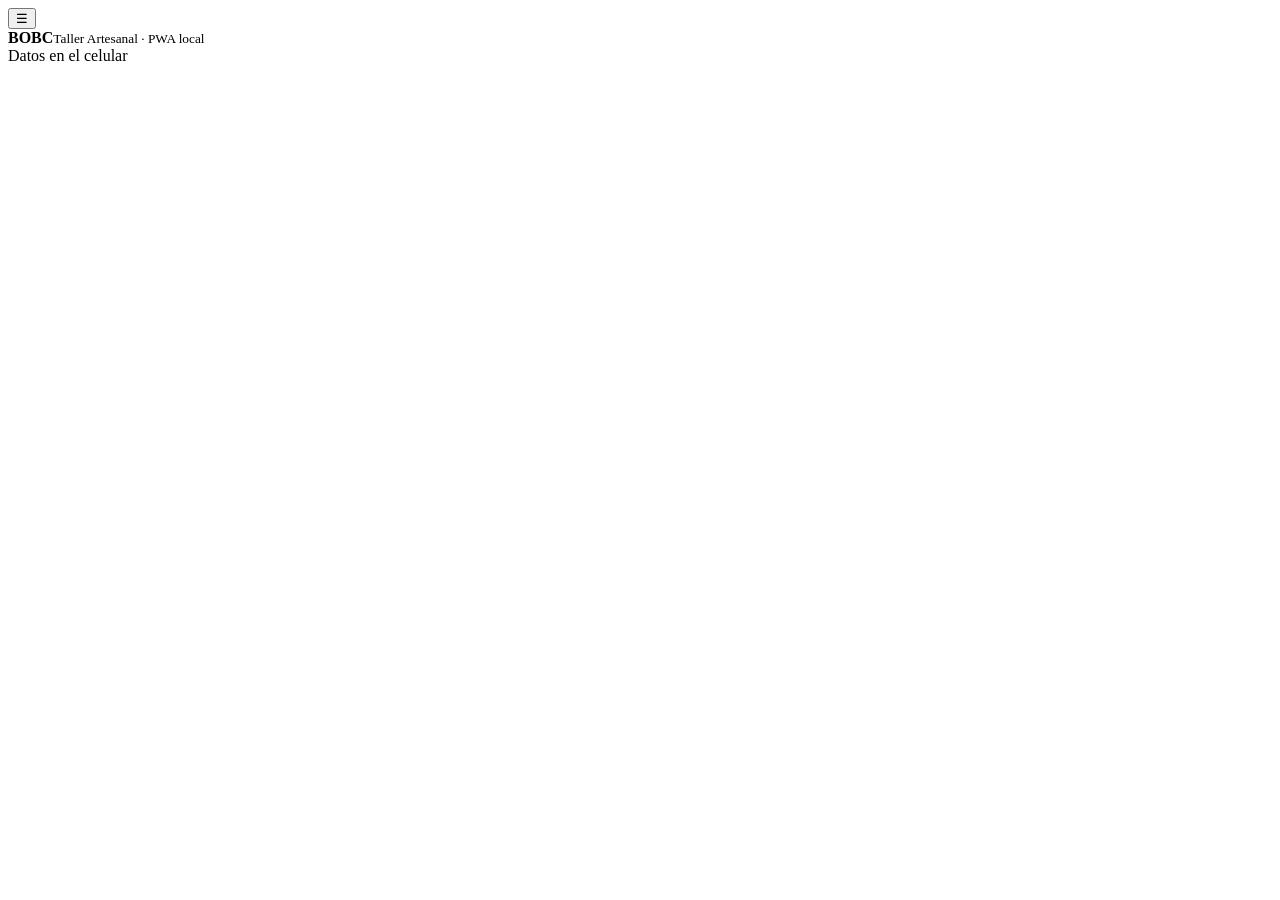
==== docs/index.html @ 0bd37f9e "BOBC PWA v0.3: add installable web entrypoint" ====
<!doctype html><html lang="es"><head><meta charset="utf-8"><meta name="viewport" content="width=device-width, initial-scale=1, viewport-fit=cover"><meta name="theme-color" content="#211a34"><title>BOBC · Taller Artesanal</title><link rel="manifest" href="./manifest.webmanifest"><link rel="icon" type="image/svg+xml" href="./icon.svg"><link rel="stylesheet" href="./style.css"></head><body>
<div id="app"><header><button id="menuBtn" aria-label="Abrir menú">☰</button><div class="headtext"><b>BOBC</b><small>Taller Artesanal · PWA local</small></div><span class="offline" id="net">Datos en el celular</span></header><nav class="tabs" id="tabs"></nav><main id="view"></main><div id="toast" role="status" aria-live="polite"></div><nav class="bottom" id="bottom"></nav></div>
<script src="./app.js" defer></script></body></html>
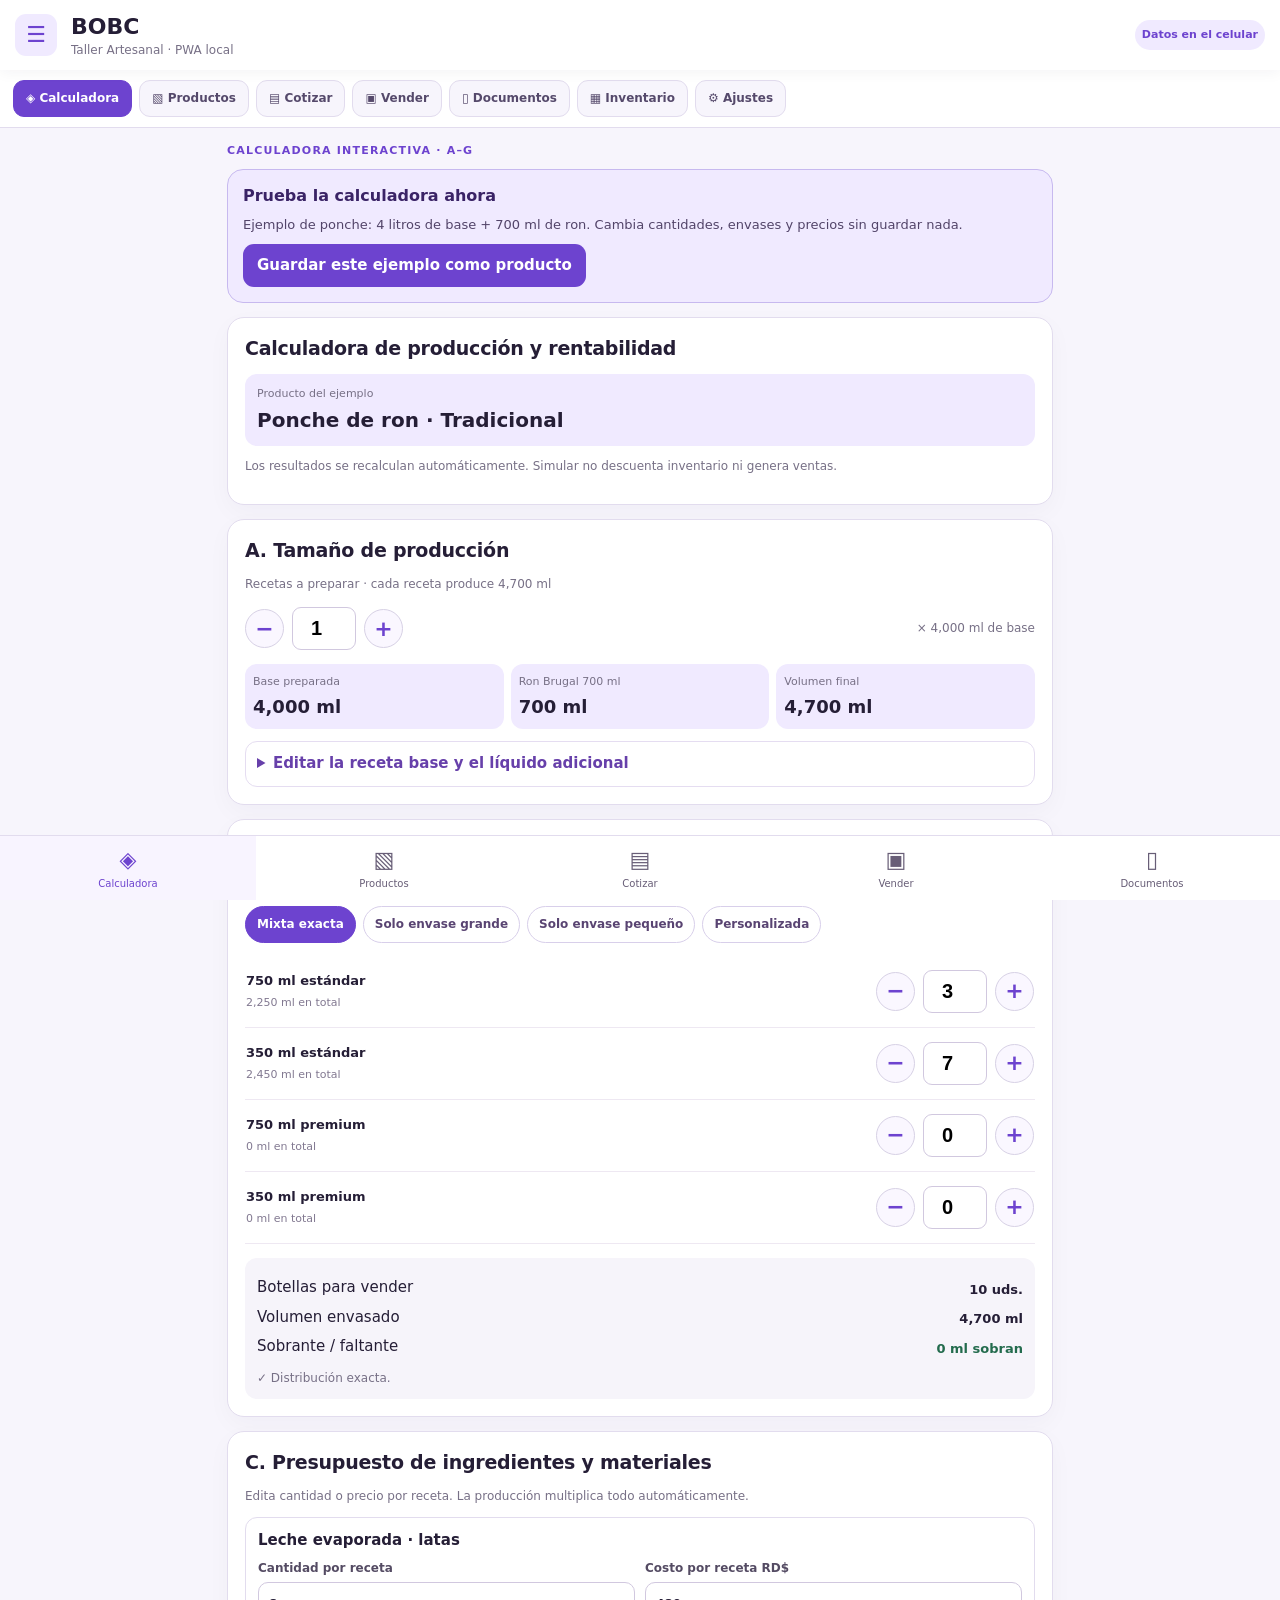
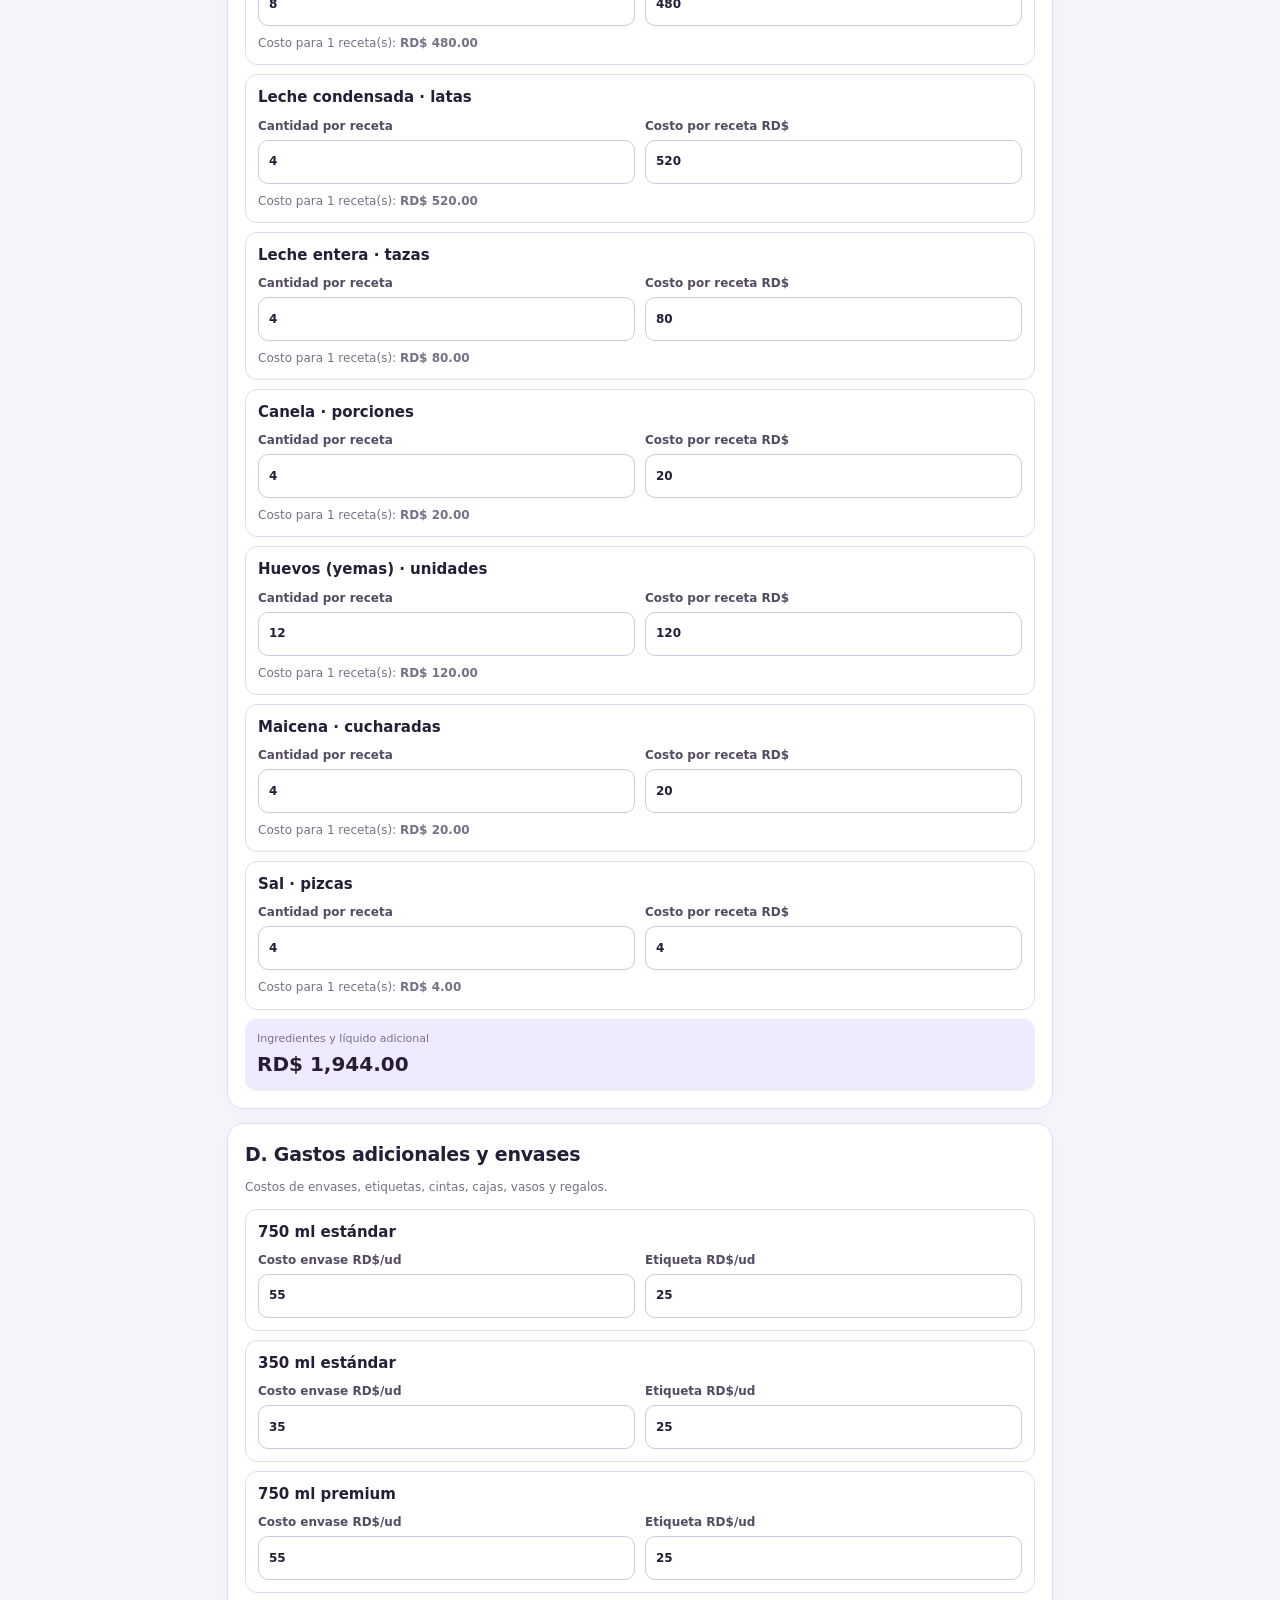
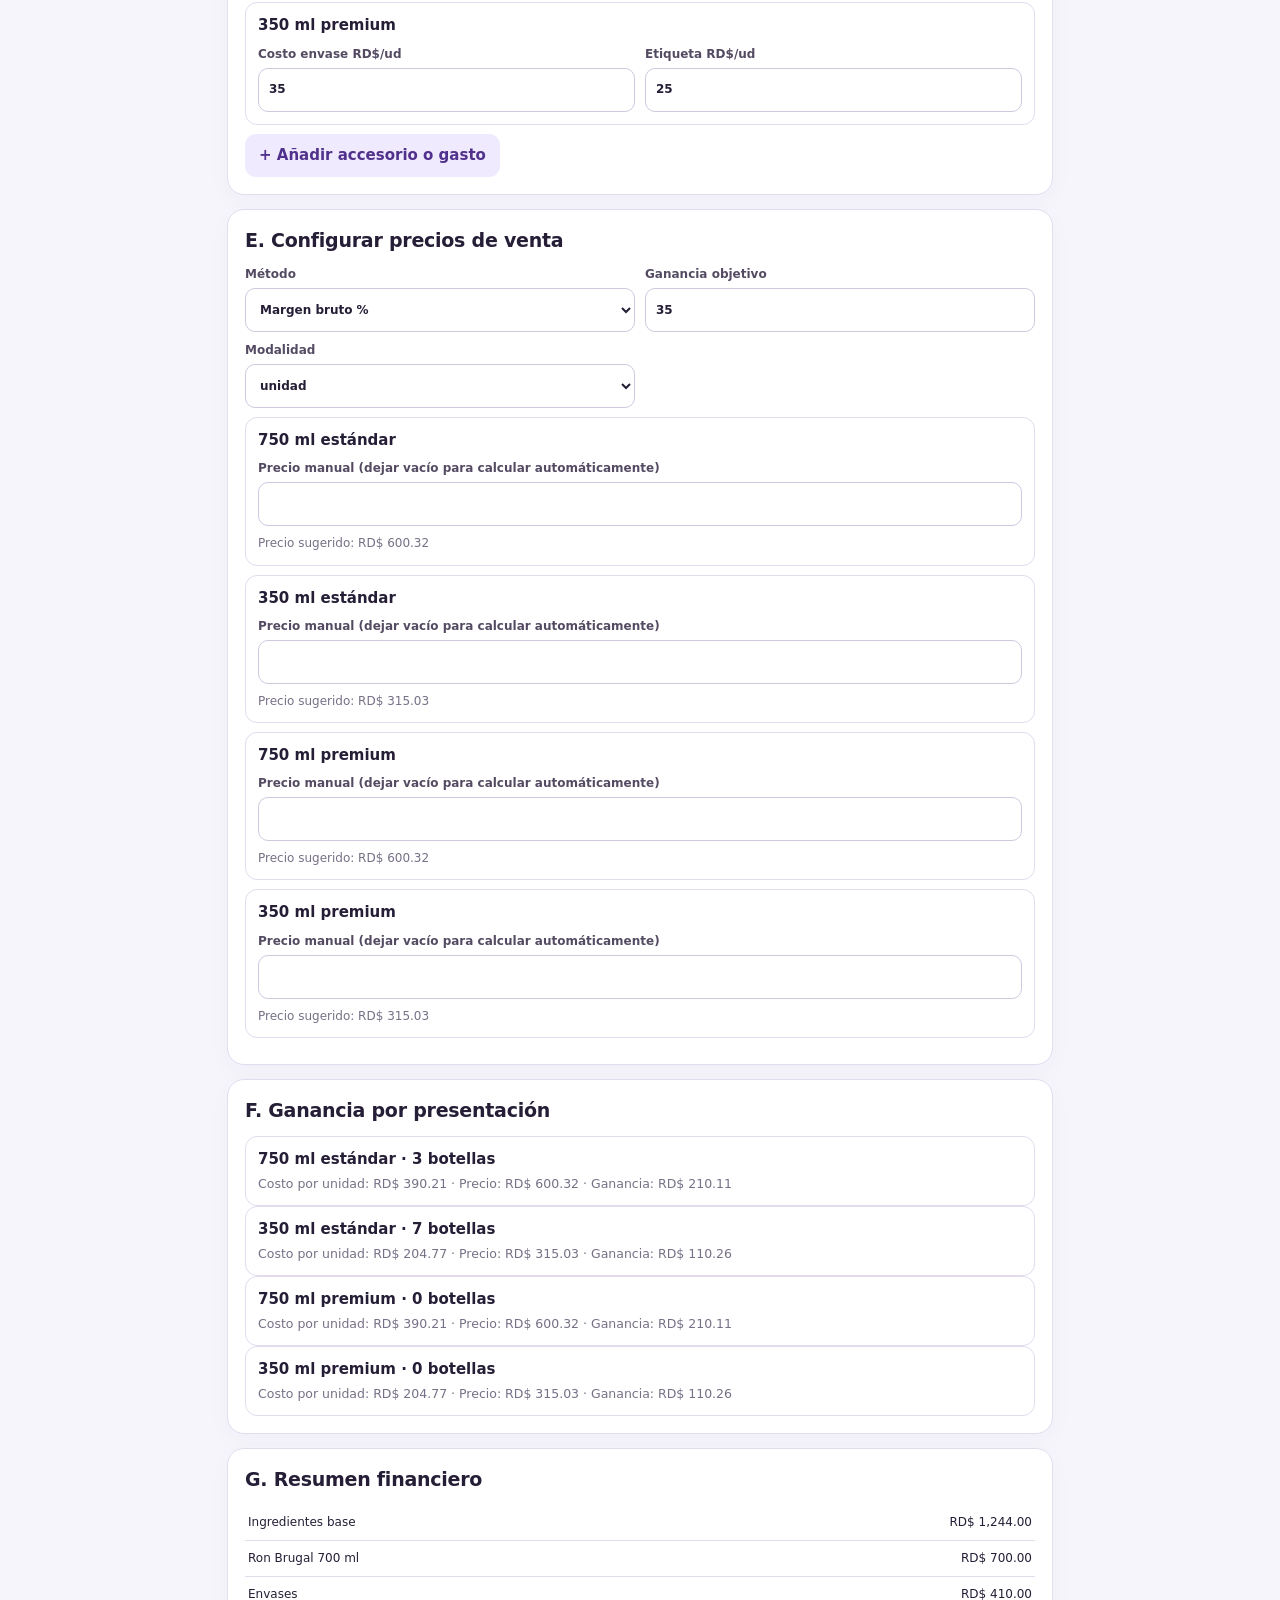
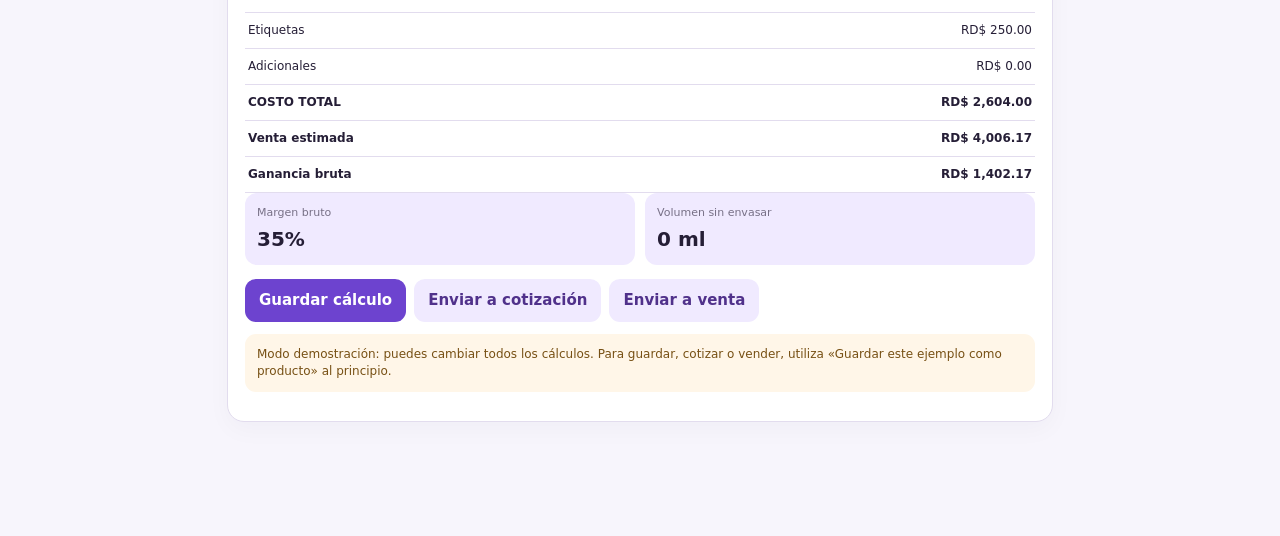
==== commit 93282a1c: "BOBC PWA v0.4: calculadora interactiva y catálogo guiado" ====
--- a/docs/index.html
+++ b/docs/index.html
@@ -1,3 +1,3 @@
 <!doctype html><html lang="es"><head><meta charset="utf-8"><meta name="viewport" content="width=device-width, initial-scale=1, viewport-fit=cover"><meta name="theme-color" content="#211a34"><title>BOBC · Taller Artesanal</title><link rel="manifest" href="./manifest.webmanifest"><link rel="icon" type="image/svg+xml" href="./icon.svg"><link rel="stylesheet" href="./style.css"></head><body>
 <div id="app"><header><button id="menuBtn" aria-label="Abrir menú">☰</button><div class="headtext"><b>BOBC</b><small>Taller Artesanal · PWA local</small></div><span class="offline" id="net">Datos en el celular</span></header><nav class="tabs" id="tabs"></nav><main id="view"></main><div id="toast" role="status" aria-live="polite"></div><nav class="bottom" id="bottom"></nav></div>
-<script src="./app.js" defer></script></body></html>+<script src="./planner_features.js" defer></script><script src="./catalog_features.js" defer></script><script src="./app.js" defer></script></body></html>
--- a/docs/style.css
+++ b/docs/style.css
@@ -0,0 +1,16 @@
+:root{--bg:#f7f5fc;--ink:#251e36;--purple:#6d43cf;--dark:#211a34;--soft:#f0eaff;--line:#e2dcee;--muted:#777086;--bad:#b93232}*{box-sizing:border-box}body{margin:0;background:var(--bg);color:var(--ink);font:15px/1.42 system-ui,-apple-system,Segoe UI,Arial,sans-serif}header{height:70px;background:white;display:flex;align-items:center;gap:14px;padding:12px 15px;box-shadow:0 2px 14px #211a340d;position:sticky;top:0;z-index:10}.headtext{flex:1;display:grid}.headtext b{font-size:22px}.headtext small{color:var(--muted);font-size:12px}.offline{color:var(--purple);font-size:11px;font-weight:700;background:var(--soft);padding:7px;border-radius:25px}button{cursor:pointer;font:inherit;border:0;border-radius:11px}header button{font-size:22px;background:var(--soft);color:var(--purple);width:42px;height:42px}.tabs{display:flex;gap:7px;overflow-x:auto;padding:10px 13px;background:white;border-bottom:1px solid var(--line);scrollbar-width:none}.tabs button{white-space:nowrap;background:var(--bg);border:1px solid var(--line);color:#55496b;padding:9px 12px;font-size:12px;font-weight:700}.tabs button.active{background:var(--purple);color:white;border-color:var(--purple)}main{max-width:850px;margin:auto;padding:15px 12px 100px}.panel{background:white;border:1px solid var(--line);border-radius:17px;padding:17px;margin-bottom:14px;box-shadow:0 8px 24px #211a3408}.panel h2{font-size:18px;margin:0 0 12px}.panel h3{font-size:15px;margin:16px 0 9px}.sub{font-size:12px;color:var(--muted)}.eyebrow{color:var(--purple);text-transform:uppercase;letter-spacing:1.2px;font-weight:800;font-size:11px;margin-bottom:5px}.grid{display:grid;grid-template-columns:repeat(2,minmax(0,1fr));gap:10px}.grid.three{grid-template-columns:repeat(3,minmax(0,1fr))}.field{display:grid;gap:5px;font-size:12px;color:#544b63;font-weight:650}.field input,.field select,.field textarea,input[type=search]{width:100%;min-width:0;border:1px solid #d1c8df;border-radius:10px;background:white;color:var(--ink);padding:10px;font:inherit;min-height:44px}.field textarea{min-height:72px}.row{display:flex;align-items:center;gap:10px;flex-wrap:wrap}.row.between{justify-content:space-between}.btn{padding:11px 14px;min-height:43px;background:var(--purple);color:white;font-weight:700}.btn.secondary{background:var(--soft);color:#50318b}.btn.danger{background:#fff0f0;color:var(--bad)}.btn.small{padding:7px 10px;min-height:34px;font-size:12px}.actions{display:flex;gap:8px;flex-wrap:wrap;margin-top:14px}.metric{background:var(--soft);padding:12px;border-radius:12px;min-width:0}.metric small{display:block;color:var(--muted);font-size:11px}.metric strong{display:block;font-size:20px;margin-top:4px;word-break:break-word}.note{padding:12px;background:#fff6e8;border-radius:11px;color:#775014;font-size:12px}.error{background:#fff0f0;color:var(--bad);padding:12px;border-radius:11px}.line{border:1px solid var(--line);border-radius:12px;padding:12px;margin:9px 0;display:grid;gap:9px}.linehead{font-weight:750}.counter{display:flex;align-items:center;gap:6px}.counter button{width:42px;height:42px;background:var(--soft);color:var(--purple);font-weight:900;font-size:22px}.counter input{flex:1;min-width:0;text-align:center}.break{border:0;border-top:1px solid var(--line);margin:14px 0}table{width:100%;border-collapse:collapse;font-size:12px}td,th{border-bottom:1px solid var(--line);padding:9px 3px;text-align:left}td:last-child,th:last-child{text-align:right}.doc{background:white;border:1px solid var(--line);padding:18px;border-radius:10px}.dochead{border-bottom:3px solid var(--purple);padding-bottom:12px}.dochead b{font-size:24px}.dochead small{display:block;color:var(--purple);letter-spacing:1px}.docsum{text-align:right;font-size:20px;font-weight:900;margin:20px 0}.cards{display:grid;gap:9px}.record{border:1px solid var(--line);padding:12px;border-radius:12px;display:grid;gap:5px}.record small{color:var(--muted)}.bottom{position:fixed;bottom:0;left:0;right:0;z-index:12;background:white;border-top:1px solid var(--line);display:grid;grid-template-columns:repeat(5,1fr);padding-bottom:env(safe-area-inset-bottom)}.bottom button{border-radius:0;background:white;display:grid;place-items:center;gap:2px;padding:8px 1px 9px;font-size:10px;color:#685e77;min-width:0}.bottom button.active{color:var(--purple);background:#f8f4ff}.bottom span{font-size:22px}#toast{display:none;position:fixed;z-index:50;bottom:91px;left:12px;right:12px;background:var(--dark);color:white;padding:13px;border-radius:12px;max-width:600px;margin:auto}#toast.show{display:block}.navhide .tabs{display:none}.pill{font-size:11px;background:var(--soft);color:#50318b;padding:5px 9px;border-radius:30px}a{color:var(--purple)}@media(max-width:400px){.grid.three{grid-template-columns:1fr 1fr}.metric strong{font-size:16px}}@media print{header,.tabs,.bottom,.actions,.noprint,#toast{display:none!important}main{padding:0}.panel{box-shadow:none;border:0}.doc{border:0}}
+
+/* v0.4 · Calculadora móvil y captura paso a paso */
+.planner-ux .panel h2{font-size:19px;letter-spacing:-.25px}
+.demo-notice{display:grid;gap:9px;padding:15px;margin:10px 0 14px;border:1px solid #c7b9ef;background:#f0eaff;border-radius:16px}
+.demo-notice b{font-size:16px;color:#3a2366}.demo-notice span{font-size:13px;color:#524469}.demo-notice .btn{justify-self:start}
+.batch-control{display:flex;justify-content:space-between;gap:12px;align-items:center;flex-wrap:wrap;margin:14px 0}
+.counter.compact{gap:8px;flex-wrap:nowrap}.counter.compact input{width:64px;max-width:76px;min-width:54px;min-height:43px;padding:6px;text-align:center;font-weight:800;font-size:20px;border:1px solid #d1c8df;border-radius:9px}
+.counter.compact button{width:39px;height:39px;min-width:39px;border-radius:50%;border:1px solid #d7d1e5;background:#faf7ff;font-size:22px}
+.prominent-metrics{margin-top:14px;gap:7px}.prominent-metrics .metric{padding:10px 8px}.prominent-metrics .metric strong{font-size:18px}.prominent-metrics .metric small{font-size:11px}
+.mode-chips{display:flex;flex-wrap:wrap;gap:7px;margin:13px 0}.chip{border:1px solid #d8cfea;border-radius:25px;background:#fff;color:#594472;padding:9px 11px;font-weight:650;font-size:12px}.chip.active{background:#6d43cf;color:white;border-color:#6d43cf}
+.sku-line{display:flex;justify-content:space-between;align-items:center;gap:10px;padding:14px 1px;border-bottom:1px solid #eee8f2}.sku-line>div:first-child{min-width:0}.sku-line b{display:block;font-size:13px}.sku-line small{display:block;color:#827991;font-size:11px;margin-top:4px}
+.volume-balance{margin-top:14px;background:#f6f4fa}.volume-balance .row{margin:7px 0;flex-wrap:nowrap}.volume-balance .row strong{font-size:13px;text-align:right}.volume-balance p{margin-bottom:0}
+.compact-detail{border:1px solid #e5ddf1;border-radius:12px;padding:11px;margin-top:12px}.compact-detail summary{cursor:pointer;color:#6740aa;font-weight:700}
+.wizard-step{border:1px solid #e2dcee;border-radius:13px;margin:11px 0;overflow:visible}.wizard-step summary{cursor:pointer;display:flex;gap:11px;align-items:center;padding:13px;list-style:none}.wizard-step summary::-webkit-details-marker{display:none}.wizard-step summary b{display:block}.wizard-step summary small{display:block;color:#777086;font-size:11px}.wizard-step[open] summary{background:#f1eafe}.step-number{width:31px;height:31px;border-radius:50%;display:grid;place-items:center;background:#6d43cf;color:#fff;font-weight:800;flex-shrink:0}.wizard-body{padding:13px}.wizard-next{margin-top:15px}.catalog-line{border:1px solid #e3deec;border-radius:12px;padding:12px;margin:10px 0;background:#fdfcff}.wizard-inline{display:flex;gap:8px;align-items:end}.wizard-inline .grow{flex:1;min-width:0}.catalog-three{display:grid;grid-template-columns:1fr 1fr;gap:8px;margin-top:10px}.catalog-three>:last-child{grid-column:1/-1}.catalog-two{display:grid;grid-template-columns:1fr 1fr;gap:8px;margin-top:10px}.span2{grid-column:span 2}.full{width:100%;margin-top:20px}
+@media(max-width:390px){.prominent-metrics .metric strong{font-size:16px}.sku-line b{font-size:12px}.counter.compact{gap:5px}.counter.compact button{width:35px;min-width:35px;height:35px}.counter.compact input{width:51px;max-width:55px;min-width:51px;font-size:18px}.sku-line{gap:5px}.batch-control .sub{font-size:11px}}
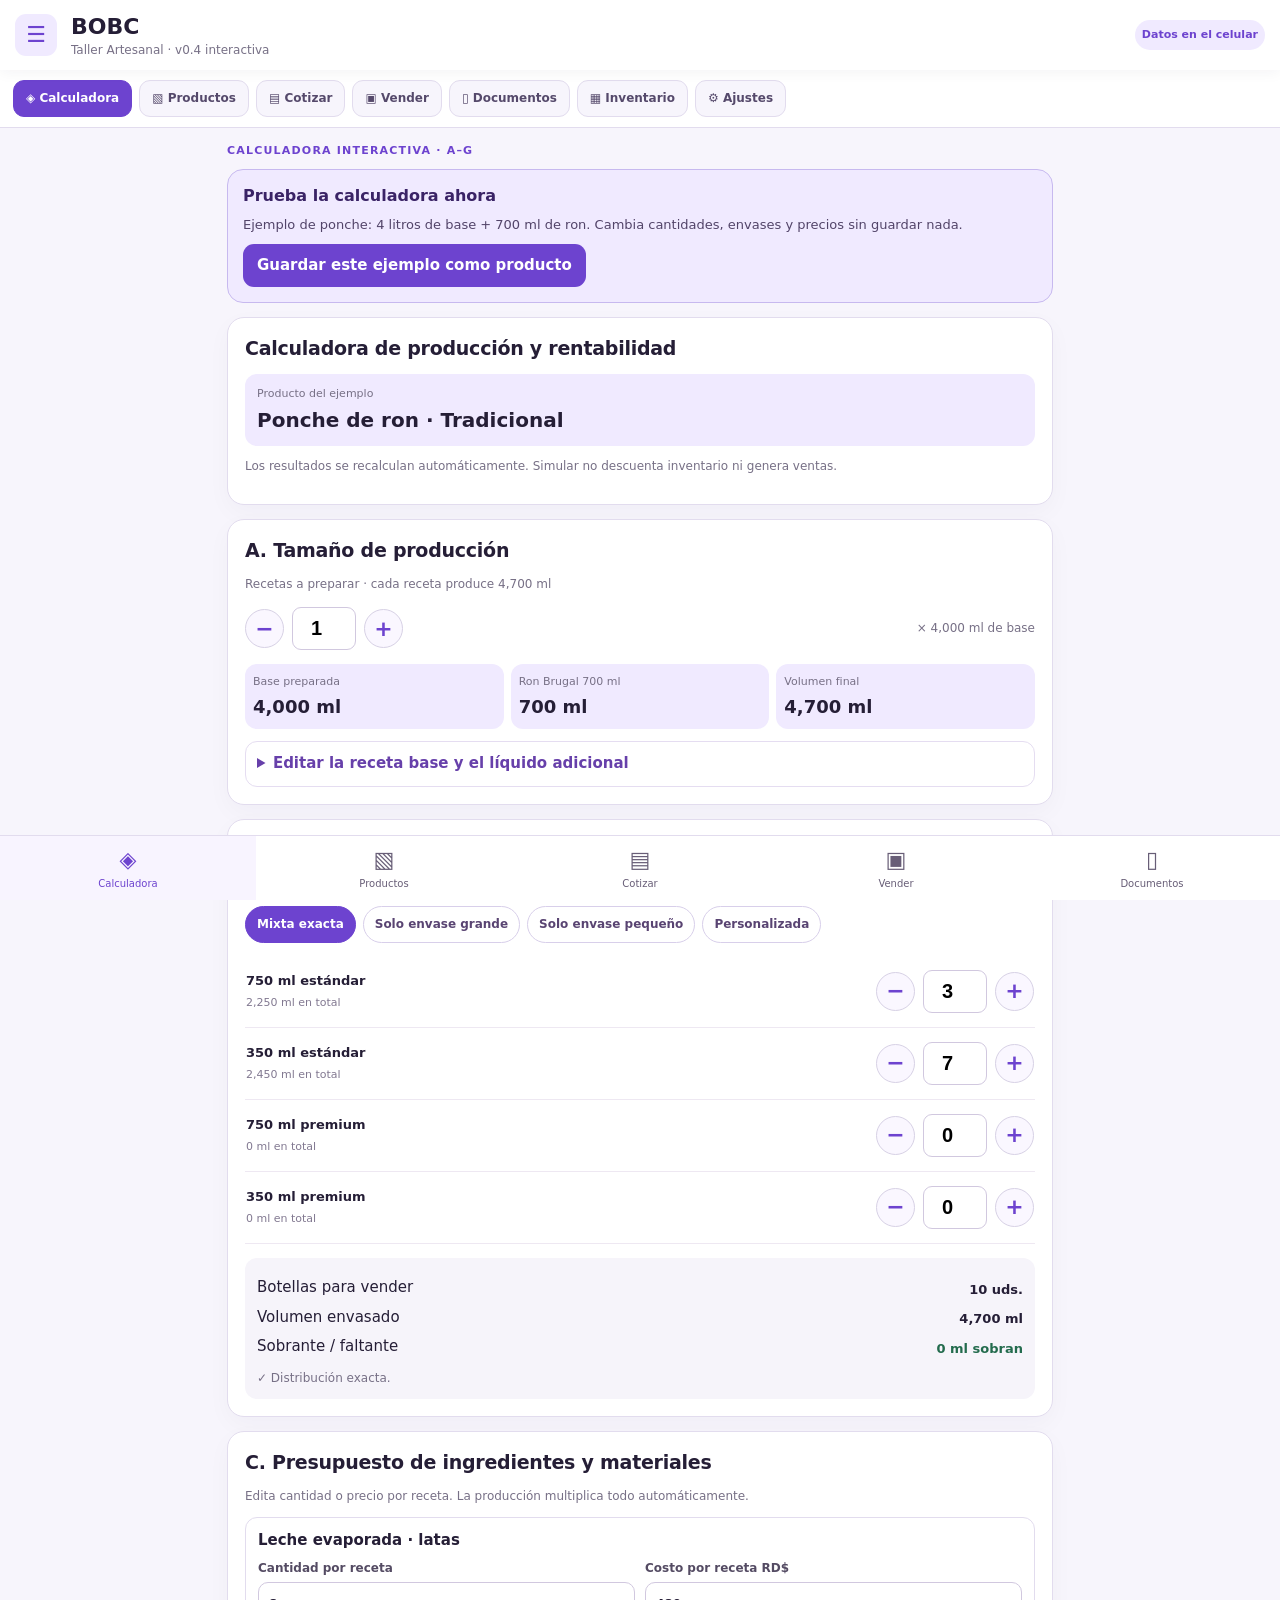
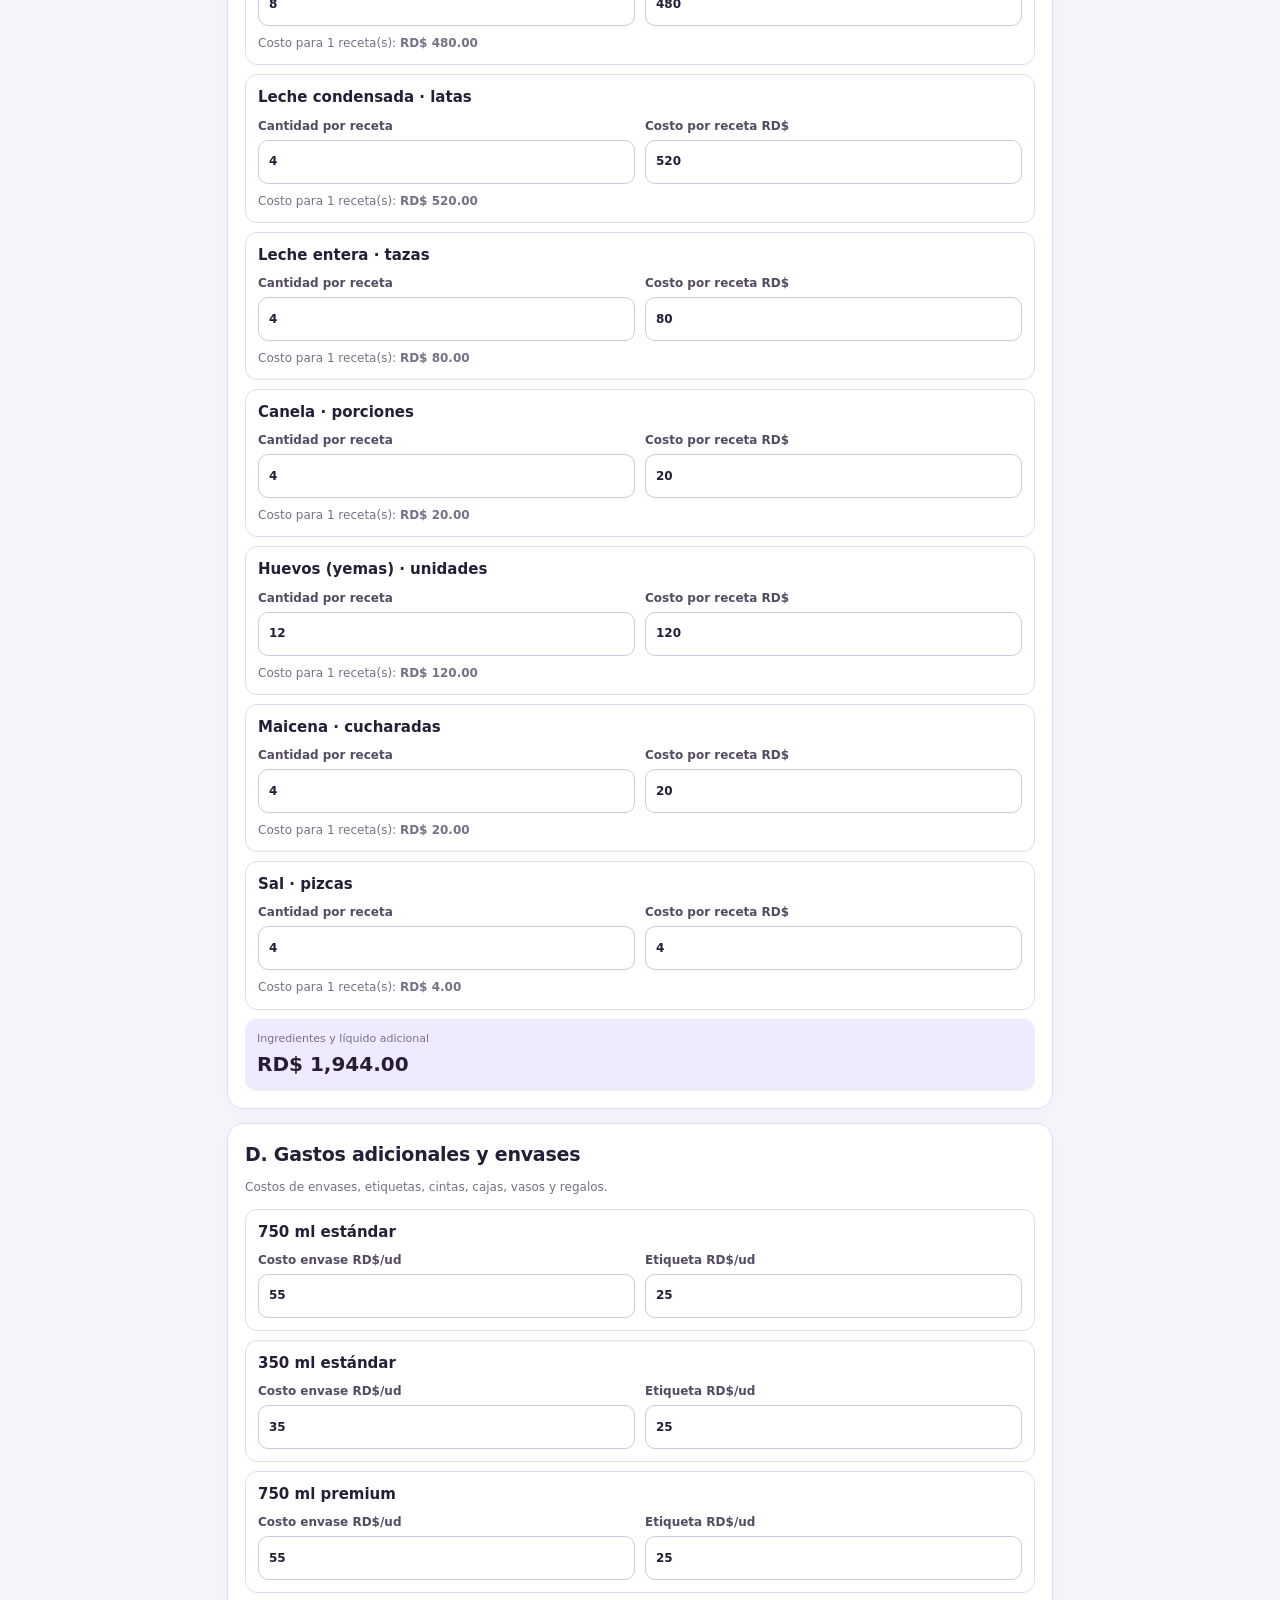
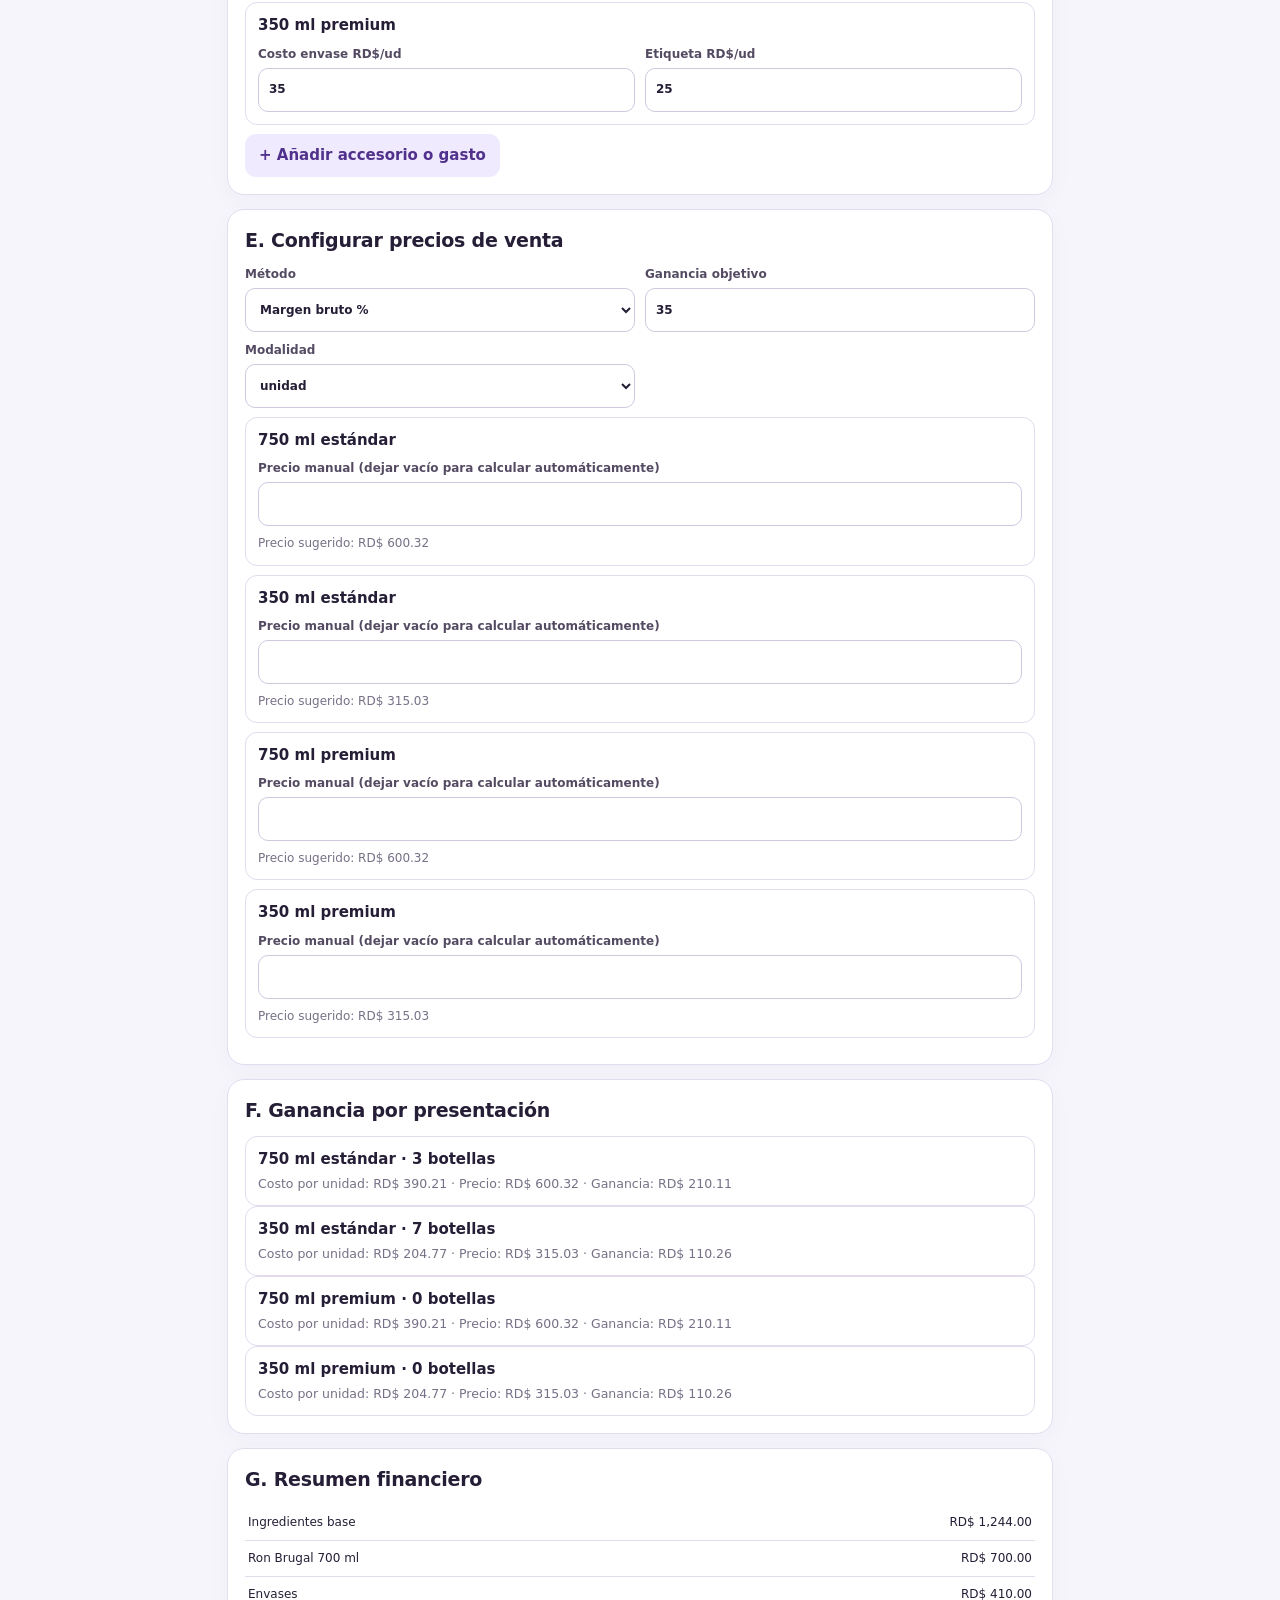
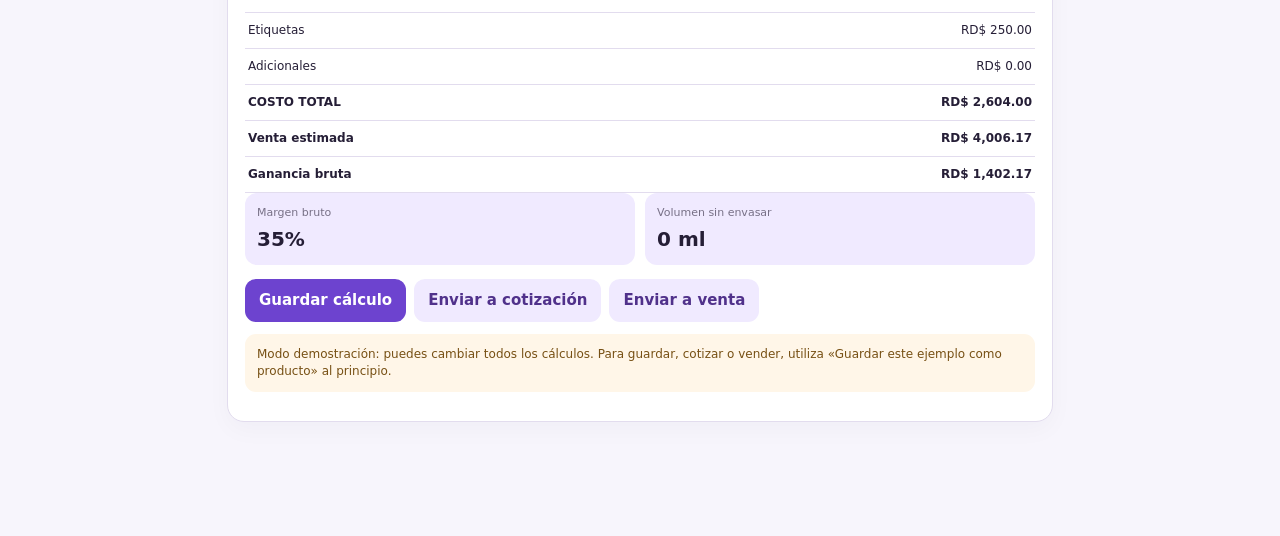
==== commit 5fb368a5: "UX v0.4: mostrar versión interactiva en el encabezado" ====
--- a/docs/index.html
+++ b/docs/index.html
@@ -1,3 +1,3 @@
 <!doctype html><html lang="es"><head><meta charset="utf-8"><meta name="viewport" content="width=device-width, initial-scale=1, viewport-fit=cover"><meta name="theme-color" content="#211a34"><title>BOBC · Taller Artesanal</title><link rel="manifest" href="./manifest.webmanifest"><link rel="icon" type="image/svg+xml" href="./icon.svg"><link rel="stylesheet" href="./style.css"></head><body>
-<div id="app"><header><button id="menuBtn" aria-label="Abrir menú">☰</button><div class="headtext"><b>BOBC</b><small>Taller Artesanal · PWA local</small></div><span class="offline" id="net">Datos en el celular</span></header><nav class="tabs" id="tabs"></nav><main id="view"></main><div id="toast" role="status" aria-live="polite"></div><nav class="bottom" id="bottom"></nav></div>
+<div id="app"><header><button id="menuBtn" aria-label="Abrir menú">☰</button><div class="headtext"><b>BOBC</b><small>Taller Artesanal · v0.4 interactiva</small></div><span class="offline" id="net">Datos en el celular</span></header><nav class="tabs" id="tabs"></nav><main id="view"></main><div id="toast" role="status" aria-live="polite"></div><nav class="bottom" id="bottom"></nav></div>
 <script src="./planner_features.js" defer></script><script src="./catalog_features.js" defer></script><script src="./app.js" defer></script></body></html>
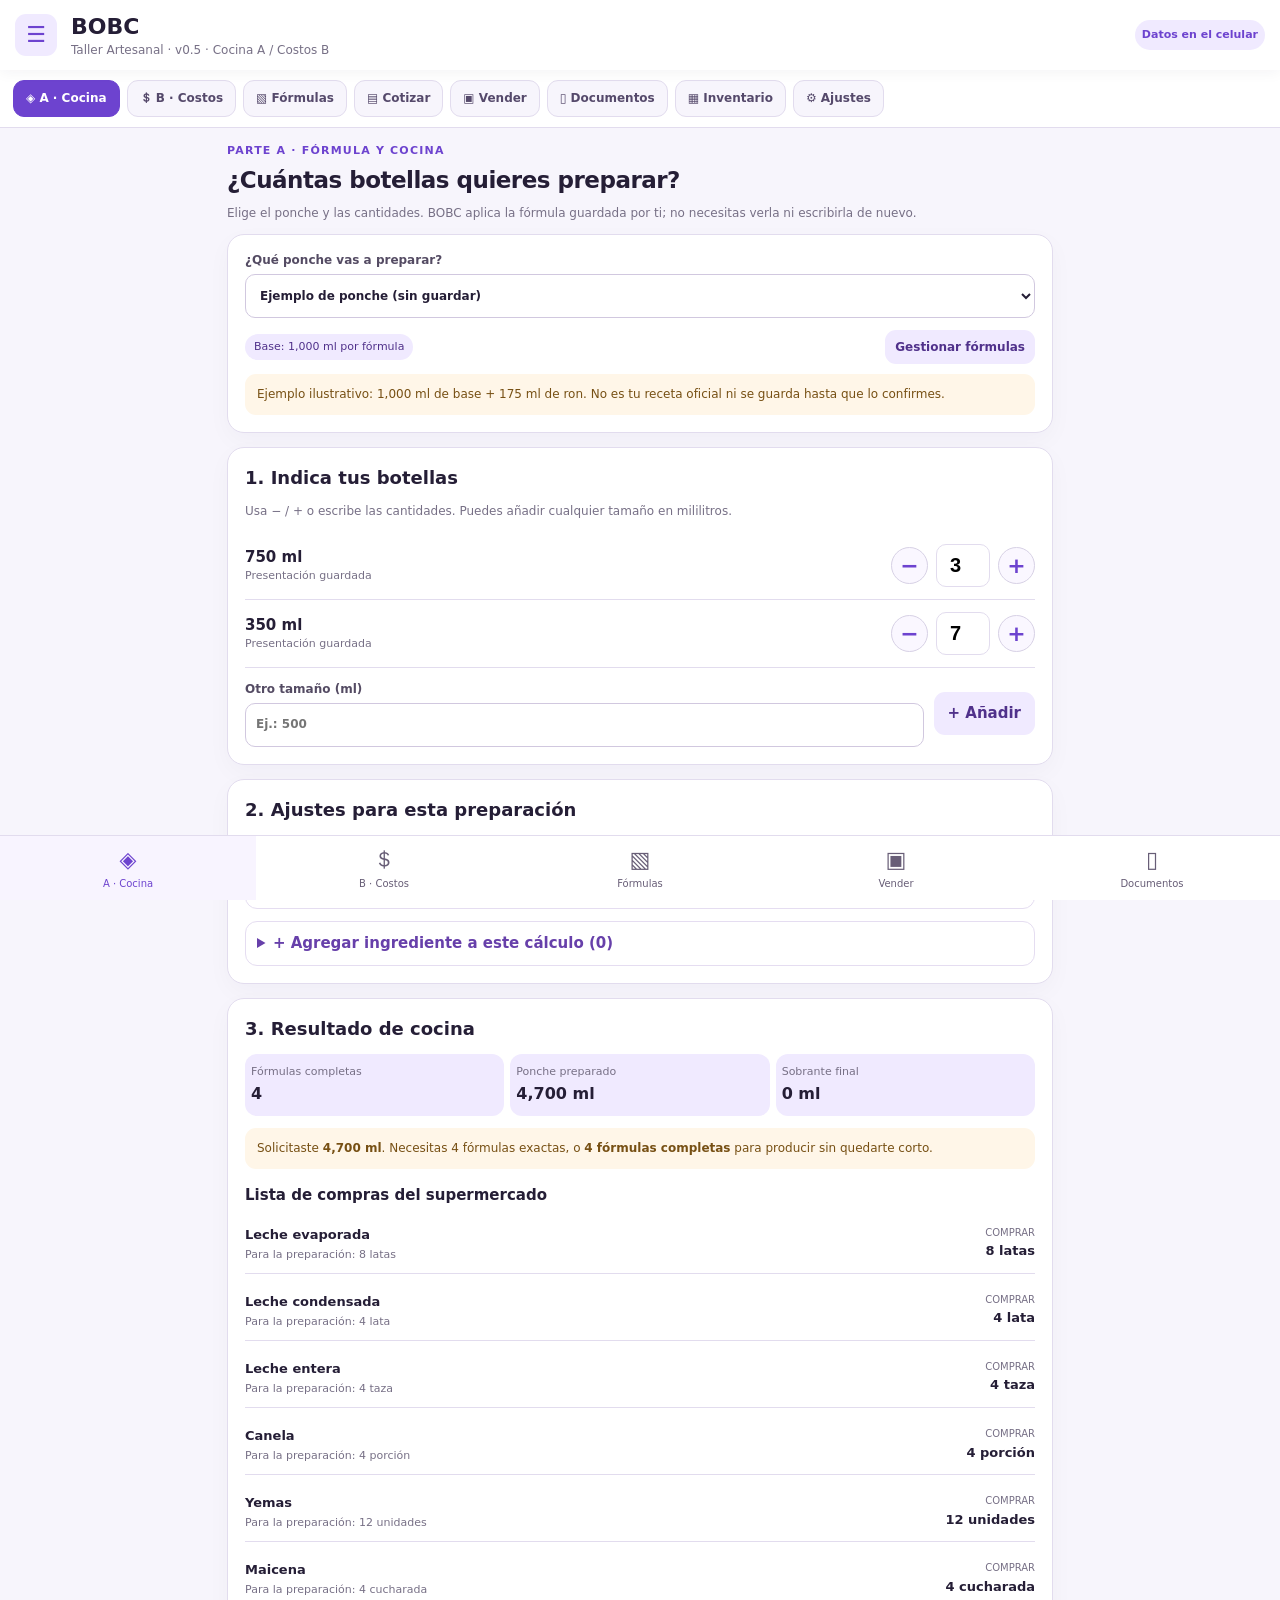
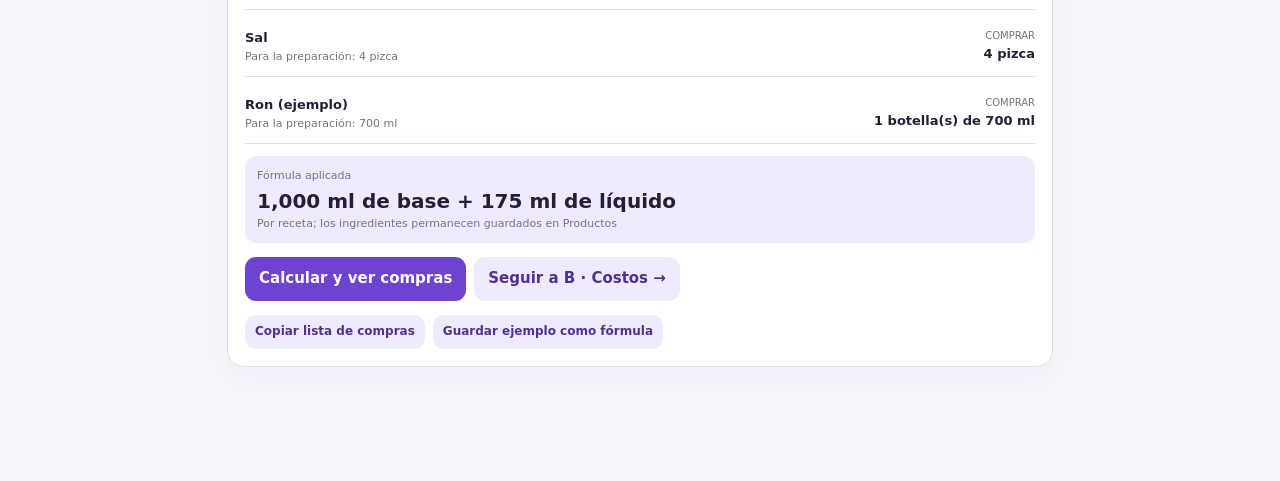
==== commit 034ac8fe: "BOBC PWA v0.5: separar cocina A, costos B y gestión de fórmulas, QA 45 escenarios" ====
--- a/docs/index.html
+++ b/docs/index.html
@@ -1,3 +1,3 @@
 <!doctype html><html lang="es"><head><meta charset="utf-8"><meta name="viewport" content="width=device-width, initial-scale=1, viewport-fit=cover"><meta name="theme-color" content="#211a34"><title>BOBC · Taller Artesanal</title><link rel="manifest" href="./manifest.webmanifest"><link rel="icon" type="image/svg+xml" href="./icon.svg"><link rel="stylesheet" href="./style.css"></head><body>
-<div id="app"><header><button id="menuBtn" aria-label="Abrir menú">☰</button><div class="headtext"><b>BOBC</b><small>Taller Artesanal · v0.4 interactiva</small></div><span class="offline" id="net">Datos en el celular</span></header><nav class="tabs" id="tabs"></nav><main id="view"></main><div id="toast" role="status" aria-live="polite"></div><nav class="bottom" id="bottom"></nav></div>
-<script src="./planner_features.js" defer></script><script src="./catalog_features.js" defer></script><script src="./app.js" defer></script></body></html>
+<div id="app"><header><button id="menuBtn" aria-label="Abrir menú">☰</button><div class="headtext"><b>BOBC</b><small>Taller Artesanal · v0.5 · Cocina A / Costos B</small></div><span class="offline" id="net">Datos en el celular</span></header><nav class="tabs" id="tabs"></nav><main id="view"></main><div id="toast" role="status" aria-live="polite"></div><nav class="bottom" id="bottom"></nav></div>
+<script src="./cocina_a.js" defer></script><script src="./costos_b.js" defer></script><script src="./catalog_features.js" defer></script><script src="./app.js" defer></script></body></html>
--- a/docs/style.css
+++ b/docs/style.css
@@ -14,3 +14,16 @@
 .compact-detail{border:1px solid #e5ddf1;border-radius:12px;padding:11px;margin-top:12px}.compact-detail summary{cursor:pointer;color:#6740aa;font-weight:700}
 .wizard-step{border:1px solid #e2dcee;border-radius:13px;margin:11px 0;overflow:visible}.wizard-step summary{cursor:pointer;display:flex;gap:11px;align-items:center;padding:13px;list-style:none}.wizard-step summary::-webkit-details-marker{display:none}.wizard-step summary b{display:block}.wizard-step summary small{display:block;color:#777086;font-size:11px}.wizard-step[open] summary{background:#f1eafe}.step-number{width:31px;height:31px;border-radius:50%;display:grid;place-items:center;background:#6d43cf;color:#fff;font-weight:800;flex-shrink:0}.wizard-body{padding:13px}.wizard-next{margin-top:15px}.catalog-line{border:1px solid #e3deec;border-radius:12px;padding:12px;margin:10px 0;background:#fdfcff}.wizard-inline{display:flex;gap:8px;align-items:end}.wizard-inline .grow{flex:1;min-width:0}.catalog-three{display:grid;grid-template-columns:1fr 1fr;gap:8px;margin-top:10px}.catalog-three>:last-child{grid-column:1/-1}.catalog-two{display:grid;grid-template-columns:1fr 1fr;gap:8px;margin-top:10px}.span2{grid-column:span 2}.full{width:100%;margin-top:20px}
 @media(max-width:390px){.prominent-metrics .metric strong{font-size:16px}.sku-line b{font-size:12px}.counter.compact{gap:5px}.counter.compact button{width:35px;min-width:35px;height:35px}.counter.compact input{width:51px;max-width:55px;min-width:51px;font-size:18px}.sku-line{gap:5px}.batch-control .sub{font-size:11px}}
+
+/* BOBC v0.5: cocina A / costos B, mobile first */
+.page-h2{font-size:23px;line-height:1.15;margin:8px 0 10px;letter-spacing:-.5px}
+.cook-bottle{display:flex;align-items:center;justify-content:space-between;gap:8px;border-bottom:1px solid var(--line);padding:12px 0}
+.cook-bottle>div:first-child{min-width:0;flex:1}.cook-bottle strong{display:block;font-size:15px}.cook-bottle small{display:block;font-size:11px;color:var(--muted)}
+.cook-bottle .counter input{width:52px;max-width:56px;border:1px solid var(--line);border-radius:10px}.cook-bottle .counter button{height:37px;width:37px;min-width:37px;border-radius:40px}.mini-remove{background:#ffe9e9;color:#a33;padding:7px 10px}
+.tablebox{width:100%;overflow-x:auto}.tablebox table{min-width:340px}.formula-step{padding:12px 0;border-bottom:1px solid var(--line);margin-bottom:14px}.formula-step h3{margin:4px 0 9px}
+#cookA .grid.three,#costB .grid.three{grid-template-columns:repeat(3,minmax(0,1fr));gap:6px}
+#cookA .grid.three .metric,#costB .grid.three .metric{padding:10px 6px}#cookA .grid.three .metric strong,#costB .grid.three .metric strong{font-size:16px}
+#cookA .catalog-three,#costB .catalog-three{grid-template-columns:repeat(2,minmax(0,1fr))}
+@media(max-width:390px){#cookA .grid.three .metric strong,#costB .grid.three .metric strong{font-size:13px}.cook-bottle{gap:4px}}
+
+.grocery-list{display:grid;gap:8px}.grocery-item{padding:11px 0;border-bottom:1px solid var(--line);display:flex;align-items:flex-start;justify-content:space-between;gap:13px}.grocery-item>div:first-child{flex:1;min-width:0}.grocery-item strong,.grocery-item small{display:block}.grocery-item strong{font-size:13px}.grocery-item small{font-size:11px;color:var(--muted);margin-top:2px}.grocery-purchase{text-align:right;max-width:48%;overflow-wrap:anywhere}.grocery-purchase span{display:block;font-size:10px;color:var(--muted)}.grocery-purchase b{font-size:13px}
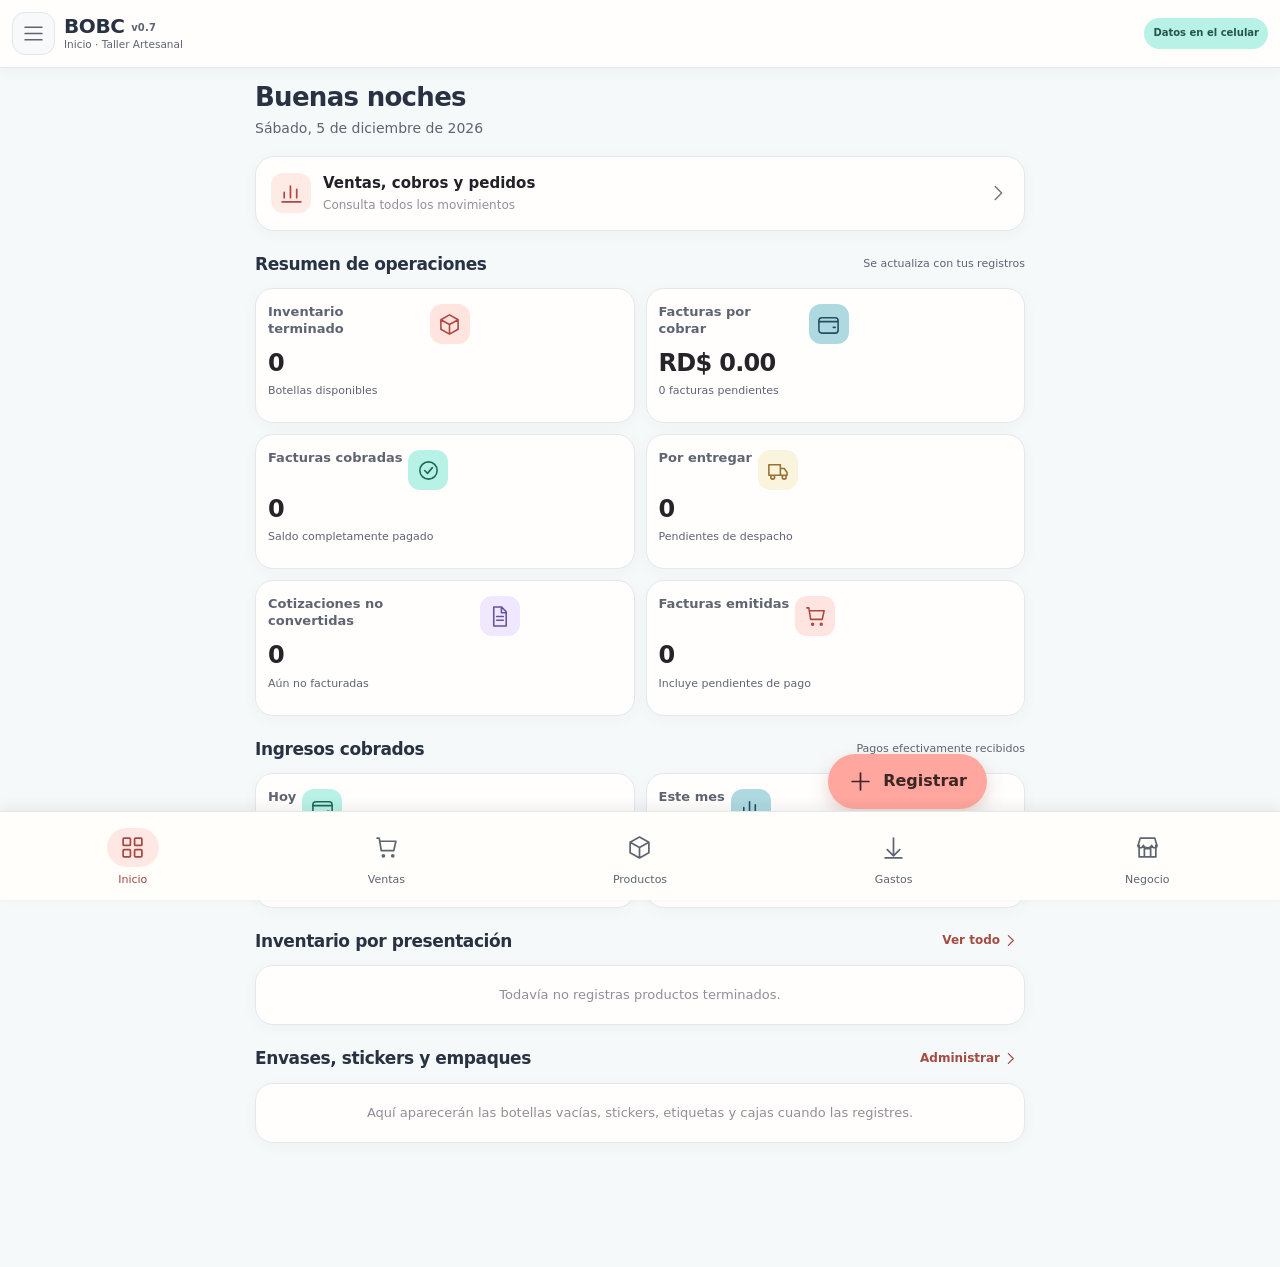
==== commit 3adeefe5: "BOBC v0.7: paleta pastel, iconos lineales, menú desplegable y QA 36/36" ====
--- a/docs/index.html
+++ b/docs/index.html
@@ -1,3 +1,3 @@
-<!doctype html><html lang="es"><head><meta charset="utf-8"><meta name="viewport" content="width=device-width, initial-scale=1, viewport-fit=cover"><meta name="theme-color" content="#211a34"><title>BOBC · Taller Artesanal</title><link rel="manifest" href="./manifest.webmanifest"><link rel="icon" type="image/svg+xml" href="./icon.svg"><link rel="stylesheet" href="./style.css"></head><body>
-<div id="app"><header><button id="menuBtn" aria-label="Abrir menú">☰</button><div class="headtext"><b>BOBC</b><small>Taller Artesanal · v0.5 · Cocina A / Costos B</small></div><span class="offline" id="net">Datos en el celular</span></header><nav class="tabs" id="tabs"></nav><main id="view"></main><div id="toast" role="status" aria-live="polite"></div><nav class="bottom" id="bottom"></nav></div>
-<script src="./cocina_a.js" defer></script><script src="./costos_b.js" defer></script><script src="./catalog_features.js" defer></script><script src="./app.js" defer></script></body></html>
+<!doctype html><html lang="es"><head><meta charset="utf-8"><meta name="viewport" content="width=device-width, initial-scale=1, viewport-fit=cover"><meta name="theme-color" content="#FFA69E"><title>BOBC · Taller Artesanal</title><link rel="manifest" href="./manifest.webmanifest"><link rel="icon" type="image/svg+xml" href="./icon.svg"><link rel="stylesheet" href="./style.css"></head><body>
+<div id="app"><header><button id="menuBtn" aria-label="Abrir menú">☰</button><div class="headtext"><b>BOBC</b><small>Taller Artesanal · v0.7 · Paleta pastel y menú desplegable</small></div><span class="offline" id="net">Datos en el celular</span></header><nav class="tabs" id="tabs"></nav><main id="view"></main><div id="toast" role="status" aria-live="polite"></div><nav class="bottom" id="bottom"></nav><div id="sheetRoot"></div><div id="menuRoot"></div></div>
+<script src="./cocina_a.js" defer></script><script src="./costos_b.js" defer></script><script src="./catalog_features.js" defer></script><script src="./ui_v06.js" defer></script><script src="./menu_v07.js" defer></script><script src="./app.js" defer></script></body></html>
--- a/docs/style.css
+++ b/docs/style.css
@@ -27,3 +27,43 @@
 @media(max-width:390px){#cookA .grid.three .metric strong,#costB .grid.three .metric strong{font-size:13px}.cook-bottle{gap:4px}}
 
 .grocery-list{display:grid;gap:8px}.grocery-item{padding:11px 0;border-bottom:1px solid var(--line);display:flex;align-items:flex-start;justify-content:space-between;gap:13px}.grocery-item>div:first-child{flex:1;min-width:0}.grocery-item strong,.grocery-item small{display:block}.grocery-item strong{font-size:13px}.grocery-item small{font-size:11px;color:var(--muted);margin-top:2px}.grocery-purchase{text-align:right;max-width:48%;overflow-wrap:anywhere}.grocery-purchase span{display:block;font-size:10px;color:var(--muted)}.grocery-purchase b{font-size:13px}
+
+/* BOBC 0.6 — Inspiración visual suministrada: gris claro, coral, tarjetas y hojas inferiores */
+:root{--bg:#f4f4f7;--ink:#222127;--muted:#82818b;--purple:#e3634f;--soft:#fae9e5;--line:#e0dee1;--dark:#27232b;--bad:#d94e45}
+body{background:#f4f4f7;color:#222127;font-family:system-ui,-apple-system,Arial,sans-serif;font-size:15px}
+header,.tabs{display:none!important}
+main{padding:14px 15px 112px;max-width:730px;min-height:calc(100dvh - 90px)}
+.app-page{position:relative;padding-bottom:12px}.app-page h1{font-weight:650;font-size:26px;margin:0;line-height:1.18;letter-spacing:-.7px}.app-page h2{font-weight:700;letter-spacing:-.4px}.home-heading{display:flex;justify-content:space-between;align-items:flex-start;gap:10px;margin:10px 0 23px}.home-heading h1{font-size:26px}.home-heading p{color:#878590;font-size:14px;margin:6px 0 0}.icon-action{width:46px;height:46px;display:grid;place-items:center;background:transparent;color:#e2634f}.ui-icon{display:inline-block;vertical-align:middle;flex-shrink:0}.app-page .section-head{display:flex;align-items:center;justify-content:space-between;gap:12px;margin:21px 0 12px}.app-page .section-head h2{font-size:17px;margin:0}.app-page .section-head>span{font-size:11px;color:#96929d;text-align:right}.app-page .main-section{margin:12px 0 28px}.app-page .main-section h1{font-size:25px}.app-page .main-section>span{color:#605d68}
+.wide-report{background:#fffefa;width:100%;padding:16px 15px;display:flex;align-items:center;gap:12px;border:1px solid #dedce0;border-radius:19px;text-align:left;color:#222127;min-height:74px}.wide-report>span:nth-child(2){flex:1;display:grid;gap:3px}.wide-report b{font-size:15px}.wide-report small{font-size:12px;color:#92909a}.wide-report>.ui-icon{color:#78747c}.kpi-grid,.income-grid{display:grid;grid-template-columns:repeat(2,minmax(0,1fr));gap:11px}.kpi-card{display:flex;flex-direction:column;justify-content:space-between;text-align:left;gap:7px;padding:15px 12px;background:#fffefa;border:1px solid #e0dfe4;border-radius:18px;color:#262329;min-height:137px;min-width:0}.kpi-card:hover{border-color:#e8b2a7}.kpi-top{display:flex;justify-content:space-between;align-items:flex-start;gap:6px}.kpi-top>span:first-child{font-size:13px;font-weight:600;color:#77747d;line-height:1.3;max-width:75%}.kpi-card>strong{font-size:24px;letter-spacing:-.5px;font-weight:720;line-height:1.05;word-break:break-word}.kpi-card>small{color:#939098;font-size:11px;min-height:24px}.kpi-icon{width:40px;height:40px;display:grid;place-items:center;border-radius:12px;flex:none}.kpi-icon.coral,.item-circle.coral{background:#fae8e5;color:#e0634d}.kpi-icon.blue,.item-circle.blue{background:#e5efff;color:#4d93dd}.kpi-icon.green,.item-circle.green{background:#e5f5e9;color:#43ae6c}.kpi-icon.amber,.item-circle.amber{background:#fff3dc;color:#d89f3a}.kpi-icon.purple,.item-circle.purple{background:#efe6fc;color:#9960e7}.kpi-icon.pale{background:#fceeea;color:#df6550}
+.simple-panel{background:#fffefc;border:1px solid #dedce2;border-radius:18px;overflow:hidden}.inventory-row{display:flex;align-items:center;gap:12px;padding:15px 13px;border-bottom:1px solid #ece9ed}.inventory-row:last-child{border:0}.item-circle{width:43px;height:43px;border-radius:14px;display:grid;place-items:center;flex:none;background:#f0eff0}.inventory-row>div:nth-child(2){flex:1;min-width:0;display:grid;gap:4px}.inventory-row b{font-size:14px;font-weight:650;overflow-wrap:anywhere}.inventory-row small{font-size:11px;color:#92909a}.inventory-row>strong{font-size:20px;font-weight:720}.inventory-row>button{font-size:12px}.empty-mini{padding:20px;color:#928e98;font-size:13px;text-align:center}.text-link{display:flex;align-items:center;gap:2px;background:transparent;color:#dc6552;font-size:12px;white-space:nowrap;font-weight:650}.fab{position:fixed;bottom:91px;right:max(15px,calc((100vw - 730px)/2 + 18px));display:flex;align-items:center;gap:10px;background:#e3634f;color:#fff;border-radius:40px;padding:15px 20px;box-shadow:0 7px 18px #bd5a4760;font-size:16px;font-weight:700;z-index:9}.fab .ui-icon{color:#fff}.dual-fab{display:flex;justify-content:flex-end;gap:9px;margin:22px 2px}.dual-fab .btn{border-radius:27px}.filter-strip,.tabs-local{display:flex;gap:8px;margin:4px -15px 22px;padding:0 15px 6px;overflow-x:auto;scrollbar-width:none}.pill-tab{flex-shrink:0;white-space:nowrap;padding:10px 15px;background:#fafaf9;border:1px solid #d9d5d9;border-radius:30px;color:#6b6972;font-size:13px;font-weight:600;min-height:41px}.pill-tab.selected{border-color:#e3634f;background:#e3634f;color:white}.records{display:grid;gap:11px}.sales-record{background:#fffefc;border:1px solid #dedce1;border-radius:19px;padding:16px}.record-top{display:flex;justify-content:space-between;align-items:flex-start;gap:10px}.record-top>div:first-child{display:grid;gap:4px}.record-top b{font-size:16px}.record-top small{color:#95919a;font-size:12px}.invoice-total{display:block;font-size:22px;font-weight:750;margin:14px 0 4px}.record-detail{color:#77737e;font-size:12px;margin:7px 0 13px}.status{font-size:10px;padding:7px 9px;border-radius:18px;max-width:145px;text-align:center}.status.amber{background:#fff1dd;color:#9c762b}.status.green{background:#e7f6ea;color:#328854}.record-actions{display:flex;flex-wrap:wrap;gap:7px}.record-actions .btn{border-radius:20px;font-size:11px;min-height:36px;padding:8px 11px}.empty-state{text-align:center;padding:73px 14px 35px;color:#29262c}.empty-state h2{font-size:23px;margin:24px auto 10px;max-width:340px}.empty-state p{color:#89858f;font-size:15px;max-width:315px;margin:0 auto}.empty-illustration{display:grid;place-items:center;margin:0 auto;width:130px;height:130px;background:#f6e8e6;color:#df6653;border-radius:50%}.business-brand{display:flex;align-items:center;gap:15px;padding:20px}.business-brand h2{font-size:22px;margin:0 0 2px}.business-brand p{color:#8d8993;margin:0}.brand-logo{background:#e3644f;color:#fff;width:63px;height:63px;border-radius:17px;display:grid;place-items:center;font-size:41px;font-weight:850}.business-link{display:flex;align-items:center;gap:13px;width:100%;text-align:left;padding:15px 12px;min-height:76px;background:transparent;color:#29262d;border-bottom:1px solid #ebe8ec}.business-link:last-child{border:0}.business-link>span:nth-child(2){display:grid;gap:4px;flex:1}.business-link b{font-weight:650;font-size:16px}.business-link small{color:#8b8993;font-size:12px}.business-link>.ui-icon{color:#88848e}
+.bottom{background:#fff;border-top:1px solid #f0edef;box-shadow:0 -4px 12px #1e1b2112;padding:8px 6px max(8px,env(safe-area-inset-bottom));grid-template-columns:repeat(5,minmax(0,1fr))}.bottom button{border-radius:15px;background:transparent;color:#343239;gap:4px;font-size:11px;padding:8px 0 4px;min-width:0}.bottom button span{display:grid;place-items:center;width:52px;height:39px;margin-bottom:1px}.bottom button.active{color:#df6550;background:transparent}.bottom button.active span{background:#faecea;border-radius:22px}.bottom button .ui-icon{width:25px;height:25px}.panel{background:#fffefa;border:1px solid #e3dfe2;box-shadow:none;border-radius:18px;padding:17px}.btn{background:#e3634f;border-radius:13px}.btn.secondary{background:#f8ebe7;color:#ce634f}.btn.danger{background:#fff0ee}.btn:disabled{opacity:.45;cursor:not-allowed}.note{background:#fff0e1}.eyebrow{color:#de6450}.metric{background:#f7ede9}.chip.active{background:#e3634f;border-color:#e3634f}
+.sheet-open{overflow:hidden}.sheet-backdrop{position:fixed;inset:0;background:#15121999;z-index:24}.app-sheet{position:fixed;bottom:0;left:0;right:0;z-index:25;max-height:89dvh;overflow-y:auto;background:#fffefa;border-radius:29px 29px 0 0;padding:12px 19px calc(env(safe-area-inset-bottom) + 20px);box-shadow:0 -10px 30px #0002}.sheet-grip{height:5px;width:45px;background:#d8d7d9;border-radius:15px;margin:2px auto 18px}.sheet-title{display:flex;align-items:center;justify-content:space-between;gap:9px;margin-bottom:15px}.sheet-title h2{font-size:22px;margin:0}.plain-close{width:38px;height:38px;color:#69656d;background:transparent;display:grid;place-items:center}.sheet-inner{padding-bottom:15px}.sheet-inner .field{margin:11px 0;color:#68656e;font-size:13px}.sheet-inner h3{font-size:17px}.sheet-inner .full{width:100%;margin:17px 0 0;min-height:49px}.sheet-menu .business-link{background:#fffefa}.sheet-inner .wizard-step{background:#fff}
+@media(max-width:375px){main{padding-left:11px;padding-right:11px}.kpi-card{padding:12px 10px;min-height:126px}.kpi-card>strong{font-size:21px}.filter-strip{margin-left:-11px;margin-right:-11px;padding-left:11px}.app-page h1{font-size:23px}.pill-tab{padding:9px 11px;font-size:12px}}
+@media print{.app-sheet,.sheet-backdrop,.bottom,.fab{display:none!important}.doc{border:0}}
+
+/* BOBC v0.7 — exacta paleta aprobada, navegación lateral y trazo fino */
+:root{--bg:#f6f9fa;--ink:#283243;--muted:#5E6472;--purple:#FFA69E;--dark:#283243;--soft:#FAF3DD;--line:#e3e8eb;--bad:#a52d37;--coral:#FFA69E;--cream:#FAF3DD;--mint:#B8F2E6;--sky:#AED9E0;--slate:#5E6472;--coral-ink:#71352f}
+body{background:var(--bg);color:var(--ink);font-family:system-ui,-apple-system,"Segoe UI",Arial,sans-serif}
+header{display:flex!important;position:sticky;top:0;z-index:16;height:68px;background:#fffefc;border-bottom:1px solid var(--line);box-shadow:0 4px 14px #2832430a;gap:9px;padding:9px 12px}
+header .headtext b{font-size:20px;line-height:1.1;color:var(--ink);letter-spacing:-.4px}header .headtext small{color:var(--muted);font-size:10.5px}header .top-version{font-size:10px;color:var(--muted);font-weight:650;vertical-align:middle;letter-spacing:.2px}
+header .main-menu-btn{flex:none;border:1px solid #e3e8eb;background:#f7f9fa;color:var(--slate);width:43px;height:43px;border-radius:13px;display:grid;place-items:center}
+header .offline{font-size:10px;white-space:nowrap;background:var(--mint);color:#24554f;border-radius:22px;padding:8px 9px}
+.tabs{display:none!important} main{padding-top:11px;min-height:calc(100dvh - 142px)}
+.app-page h1,.home-heading h1,.app-page h2{color:var(--ink)}.home-heading{margin:3px 0 17px}.home-heading p{color:var(--muted)}.home-heading .icon-action{display:none}
+.wide-report,.simple-panel,.kpi-card,.sales-record,.panel,.business-link,.doc{background:#fffefd;border-color:#e3e8eb;box-shadow:0 3px 15px #28324309}
+.kpi-card{min-height:135px}.kpi-top>span:first-child{color:#5E6472;font-weight:650}.kpi-card>strong{font-size:clamp(17px,4.9vw,24px);letter-spacing:-.7px;overflow-wrap:anywhere}.kpi-card>small,.section-head>span,.app-page .section-head>span,.inventory-row small,.record-top small{color:var(--muted)}
+.kpi-icon.coral,.item-circle.coral{background:#ffe4df;color:#b04740}.kpi-icon.pale{background:#ffebe6;color:#b04740}.kpi-icon.blue,.item-circle.blue{background:var(--sky);color:#244f62}.kpi-icon.green,.item-circle.green{background:var(--mint);color:#1e6858}.kpi-icon.amber,.item-circle.amber{background:var(--cream);color:#987232}.kpi-icon.purple,.item-circle.purple{background:#f0e8ff;color:#6a529b}
+.text-link,a{color:#a44c43}.btn,.fab,.pill-tab.selected{background:var(--coral);color:#3b2624;border-color:var(--coral);font-weight:750}.btn.secondary{background:var(--cream);color:#5a5145}.btn.danger{color:#952828;background:#ffeae7}.chip.active{background:var(--coral);color:#362a2b;border-color:var(--coral)}
+.bottom{background:#fffefa;border-color:var(--line)}.bottom button{color:var(--slate)}.bottom button.active{color:#a74740}.bottom button.active span{background:#ffe8e4}.bottom .ui-icon,.ui-icon{stroke-width:1.65;}
+.fab{box-shadow:0 7px 18px #9d5a4a40}.fab .ui-icon{color:#3b2624}
+.field{color:var(--slate)}.field input,.field select,.field textarea{border-color:#cbd5dc;color:var(--ink);background:#fff}.field input:focus,.field select:focus,.field textarea:focus{border-color:#c66c60;outline:2px solid #FFA69E44;outline-offset:1px}
+.note,.metric{background:var(--cream);color:#615c50}.demo-notice{background:var(--mint);border-color:#8edbd0}.demo-notice b{color:#224f49}.demo-notice span{color:#356a64}.wizard-step[open] summary{background:var(--cream)}.step-number{background:var(--coral);color:#342523}.compact-detail summary{color:#7c4b43}.pill-tab{color:var(--slate);background:#fff;border:1px solid var(--line)}.status.amber{background:var(--cream);color:#79521a}.status.green{background:var(--mint);color:#246451}.record-detail{color:var(--slate)}
+.sheet-backdrop{background:#26303b91}.app-sheet{background:#fffefb}.sheet-menu .business-link{background:#fffefa}
+/* Menú lateral tipo drawer: solo interacción de navegación, no autenticación ficticia */
+#menuRoot{position:relative;z-index:40}.drawer-scrim{display:none;position:fixed;inset:0;z-index:29;border-radius:0;background:#19243387;width:100%;height:100%;cursor:pointer}.main-drawer{position:fixed;z-index:30;top:0;left:0;bottom:0;display:flex;flex-direction:column;background:#fffefb;width:min(85vw,348px);box-shadow:14px 0 36px #19243325;transform:translateX(-110%);transition:transform .2s ease;visibility:hidden}.drawer-open .drawer-scrim{display:block}.drawer-open .main-drawer{visibility:visible;transform:translateX(0)}.drawer-open{overflow:hidden}
+.drawer-head{padding:25px 16px 16px;display:flex;align-items:center;gap:8px;background:var(--cream);border-bottom:1px solid #e4dfd5}.drawer-brand{display:flex;align-items:center;flex:1;gap:11px;min-width:0}.drawer-brand-icon{height:49px;width:49px;display:grid;place-items:center;background:var(--mint);border-radius:15px;color:#21554c}.drawer-brand b{display:block;font-size:28px;letter-spacing:-1.2px;line-height:1.2}.drawer-brand small{display:block;color:var(--slate);font-size:9.5px;letter-spacing:.8px;font-weight:750}.drawer-close{background:transparent;color:var(--slate);width:35px;height:35px;flex:none;display:grid;place-items:center}
+.drawer-list{overflow:auto;flex:1;padding:9px 10px 13px;overscroll-behavior:contain}.drawer-section{padding:8px 0}.drawer-section-title{color:var(--slate);font-size:10px;font-weight:800;letter-spacing:1.2px;margin:6px 12px 8px}.drawer-link{background:transparent;display:flex;align-items:center;gap:14px;min-height:48px;border-radius:12px;width:100%;padding:9px 13px;text-align:left;color:var(--ink);font-weight:600}.drawer-link-icon{height:26px;width:27px;display:grid;place-items:center;color:#495766}.drawer-link.is-active{background:var(--coral);color:#342725}.drawer-link.is-active .drawer-link-icon{color:#342725}.drawer-link:focus-visible,.main-menu-btn:focus-visible{outline:3px solid #659daa;outline-offset:2px}.drawer-footer{border-top:1px solid var(--line);padding:17px 18px calc(19px + env(safe-area-inset-bottom));color:var(--slate);font-size:12px;line-height:1.5;background:#f8fbfb}
+@media(min-width:850px){.main-drawer{width:350px}main{max-width:800px}}
+@media(prefers-reduced-motion:reduce){.main-drawer{transition:none}}
+@media(max-width:380px){header .offline{font-size:9px;padding:6px}.headtext small{font-size:10px}.drawer-head{padding-top:18px}}
+@media print{.main-drawer,.drawer-scrim,header{display:none!important}}
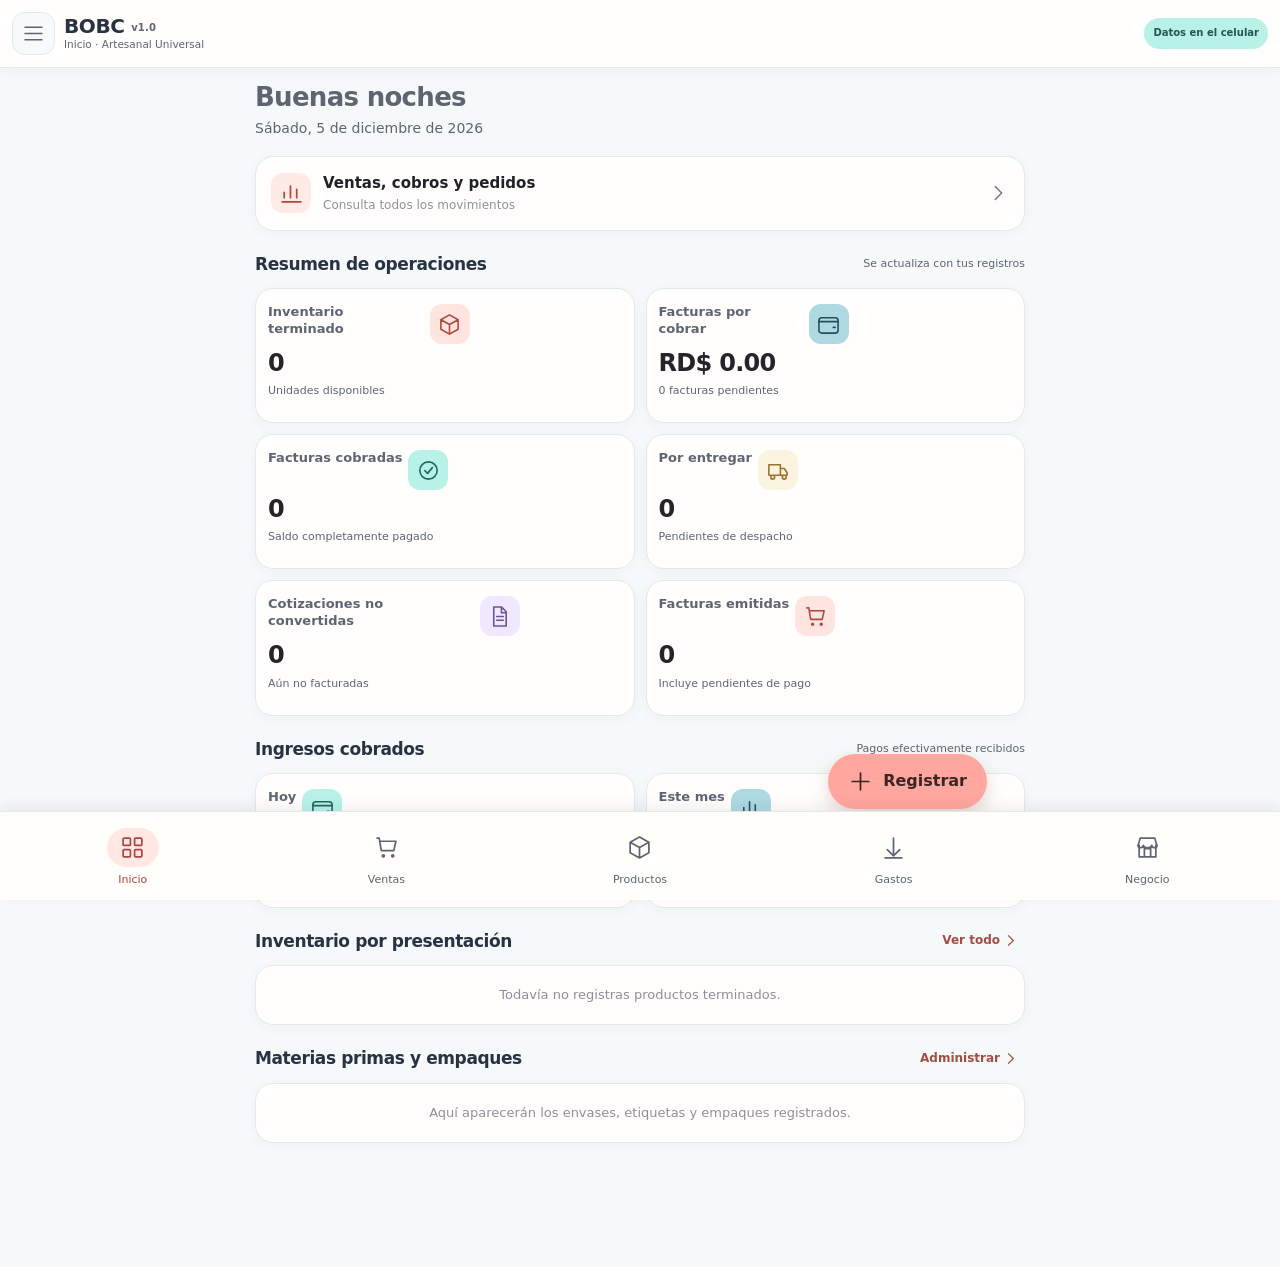
==== commit 534b1812: "BOBC v1.0 Artesanal Universal — producción configurable, schema 2, migración y QA" ====
--- a/docs/index.html
+++ b/docs/index.html
@@ -1,3 +1,3 @@
-<!doctype html><html lang="es"><head><meta charset="utf-8"><meta name="viewport" content="width=device-width, initial-scale=1, viewport-fit=cover"><meta name="theme-color" content="#FFA69E"><title>BOBC · Taller Artesanal</title><link rel="manifest" href="./manifest.webmanifest"><link rel="icon" type="image/svg+xml" href="./icon.svg"><link rel="stylesheet" href="./style.css"></head><body>
-<div id="app"><header><button id="menuBtn" aria-label="Abrir menú">☰</button><div class="headtext"><b>BOBC</b><small>Taller Artesanal · v0.7 · Paleta pastel y menú desplegable</small></div><span class="offline" id="net">Datos en el celular</span></header><nav class="tabs" id="tabs"></nav><main id="view"></main><div id="toast" role="status" aria-live="polite"></div><nav class="bottom" id="bottom"></nav><div id="sheetRoot"></div><div id="menuRoot"></div></div>
-<script src="./cocina_a.js" defer></script><script src="./costos_b.js" defer></script><script src="./catalog_features.js" defer></script><script src="./ui_v06.js" defer></script><script src="./menu_v07.js" defer></script><script src="./app.js" defer></script></body></html>+<!doctype html><html lang="es"><head><meta charset="utf-8"><meta name="viewport" content="width=device-width, initial-scale=1, viewport-fit=cover"><meta name="theme-color" content="#FFA69E"><title>BOBC · Artesanal Universal</title><link rel="manifest" href="./manifest.webmanifest"><link rel="icon" type="image/svg+xml" href="./icon.svg"><link rel="stylesheet" href="./style.css"></head><body>
+<div id="app"><header><button id="menuBtn" aria-label="Abrir menú">☰</button><div class="headtext"><b>BOBC</b><small>Artesanal Universal · v1.0 · Producción multindustria</small></div><span class="offline" id="net">Datos en el celular</span></header><nav class="tabs" id="tabs"></nav><main id="view"></main><div id="toast" role="status" aria-live="polite"></div><nav class="bottom" id="bottom"></nav><div id="sheetRoot"></div><div id="menuRoot"></div></div>
+<script src="./universal_core.js" defer></script><script src="./universal_ui.js" defer></script><script src="./cocina_a.js" defer></script><script src="./costos_b.js" defer></script><script src="./catalog_features.js" defer></script><script src="./ui_v06.js" defer></script><script src="./menu_v07.js" defer></script><script src="./app.js" defer></script></body></html>
--- a/docs/style.css
+++ b/docs/style.css
@@ -66,4 +66,15 @@
 @media(min-width:850px){.main-drawer{width:350px}main{max-width:800px}}
 @media(prefers-reduced-motion:reduce){.main-drawer{transition:none}}
 @media(max-width:380px){header .offline{font-size:9px;padding:6px}.headtext small{font-size:10px}.drawer-head{padding-top:18px}}
-@media print{.main-drawer,.drawer-scrim,header{display:none!important}}+@media print{.main-drawer,.drawer-scrim,header{display:none!important}}
+
+/* BOBC 1.0 — Extensiones de producción y materiales */
+.u-entry{border:1px solid #dae4e7;border-radius:15px;padding:14px;margin:12px 0;background:#fff;}
+.u-two{display:grid;grid-template-columns:repeat(2,minmax(0,1fr));gap:10px;align-items:end;}
+.u-two .field{min-width:0}.u-two .sub{padding:12px 0}.u-item{flex:1;min-width:0}.u-item small{display:block;margin-top:3px}.u-item button{margin-top:7px}
+.u-qtyrow{display:flex;align-items:center;justify-content:space-between;gap:9px;padding:13px 4px;border-bottom:1px solid #e4e9e9}.u-qtyrow b{display:block}.u-qtyrow small{display:block;font-size:12px;color:#5E6472}
+.u-qtycontrol{display:flex;gap:5px;align-items:center;flex-shrink:0}.u-qtycontrol button{background:#FAF3DD;color:#5E6472;border:1px solid #dce1dd;border-radius:12px;width:38px;height:39px;font-size:23px}.u-qtycontrol input{width:58px;min-width:0;text-align:center;padding:8px 2px;border:1px solid #d4dadd;border-radius:10px}
+.u-kpis{display:grid;grid-template-columns:repeat(2,minmax(0,1fr));gap:10px;margin:14px 0}.u-kpis>div{background:#FAF3DD;border-radius:14px;padding:13px;min-height:84px}.u-kpis small{color:#5E6472;display:block;font-size:11px}.u-kpis strong{display:block;color:#323640;font-size:20px;overflow-wrap:anywhere;margin-top:7px}
+.u-shopping{margin-top:10px}.u-shopping .inventory-row{align-items:start}.u-extra{margin:8px 0;padding:7px;background:#B8F2E633;border-radius:12px;display:flex;gap:8px;align-items:center;justify-content:space-between;flex-wrap:wrap}
+.universal-record{align-items:center}.app-page .panel details summary{cursor:pointer;font-weight:650;padding:9px 0}.app-page h1{color:#5E6472}.u-shopping h3{margin-bottom:8px}.u-qtyrow input::-webkit-inner-spin-button{-webkit-appearance:none;margin:0}
+@media (max-width:380px){.u-two{grid-template-columns:1fr}.u-qtyrow{align-items:flex-start}.u-qtycontrol button{width:34px}.u-kpis strong{font-size:17px}}
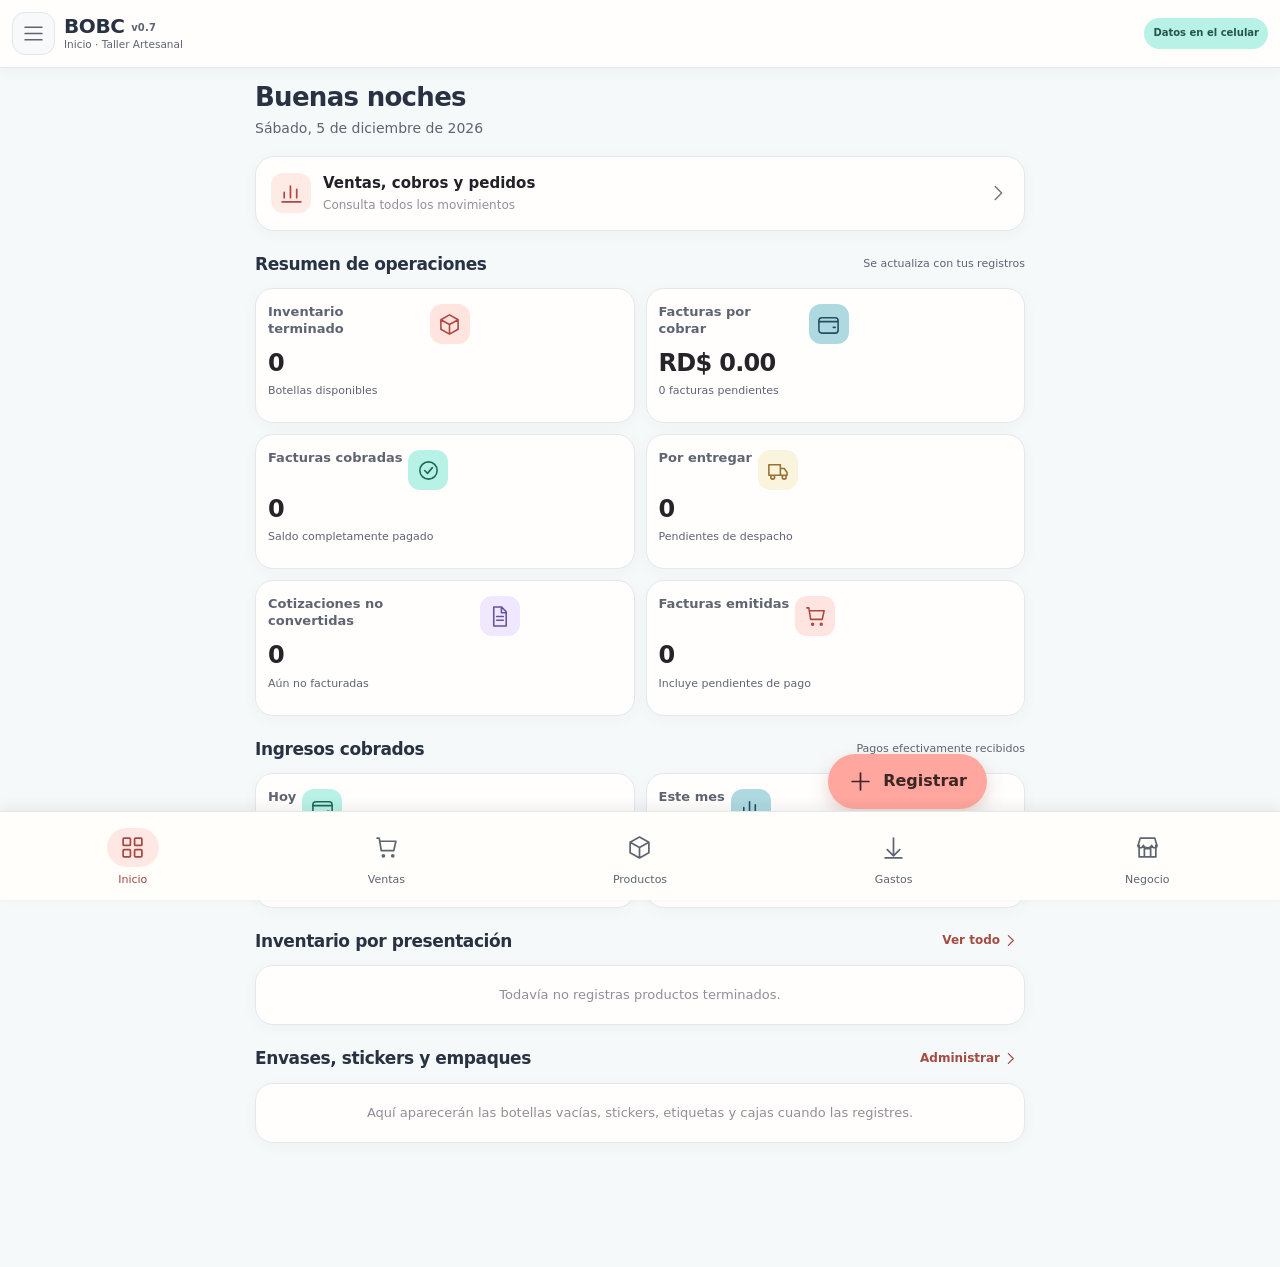
==== commit 372e601b: "Restaurar BOBC v0.7 en Pages; preservar Artesanal Universal v1.0 en rama independiente" ====
--- a/docs/index.html
+++ b/docs/index.html
@@ -1,3 +1,3 @@
-<!doctype html><html lang="es"><head><meta charset="utf-8"><meta name="viewport" content="width=device-width, initial-scale=1, viewport-fit=cover"><meta name="theme-color" content="#FFA69E"><title>BOBC · Artesanal Universal</title><link rel="manifest" href="./manifest.webmanifest"><link rel="icon" type="image/svg+xml" href="./icon.svg"><link rel="stylesheet" href="./style.css"></head><body>
-<div id="app"><header><button id="menuBtn" aria-label="Abrir menú">☰</button><div class="headtext"><b>BOBC</b><small>Artesanal Universal · v1.0 · Producción multindustria</small></div><span class="offline" id="net">Datos en el celular</span></header><nav class="tabs" id="tabs"></nav><main id="view"></main><div id="toast" role="status" aria-live="polite"></div><nav class="bottom" id="bottom"></nav><div id="sheetRoot"></div><div id="menuRoot"></div></div>
-<script src="./universal_core.js" defer></script><script src="./universal_ui.js" defer></script><script src="./cocina_a.js" defer></script><script src="./costos_b.js" defer></script><script src="./catalog_features.js" defer></script><script src="./ui_v06.js" defer></script><script src="./menu_v07.js" defer></script><script src="./app.js" defer></script></body></html>+<!doctype html><html lang="es"><head><meta charset="utf-8"><meta name="viewport" content="width=device-width, initial-scale=1, viewport-fit=cover"><meta name="theme-color" content="#FFA69E"><title>BOBC · Taller Artesanal</title><link rel="manifest" href="./manifest.webmanifest"><link rel="icon" type="image/svg+xml" href="./icon.svg"><link rel="stylesheet" href="./style.css"></head><body>
+<div id="app"><header><button id="menuBtn" aria-label="Abrir menú">☰</button><div class="headtext"><b>BOBC</b><small>Taller Artesanal · v0.7 · Paleta pastel y menú desplegable</small></div><span class="offline" id="net">Datos en el celular</span></header><nav class="tabs" id="tabs"></nav><main id="view"></main><div id="toast" role="status" aria-live="polite"></div><nav class="bottom" id="bottom"></nav><div id="sheetRoot"></div><div id="menuRoot"></div></div>
+<script src="./cocina_a.js" defer></script><script src="./costos_b.js" defer></script><script src="./catalog_features.js" defer></script><script src="./ui_v06.js" defer></script><script src="./menu_v07.js" defer></script><script src="./app.js" defer></script></body></html>
--- a/docs/style.css
+++ b/docs/style.css
@@ -66,15 +66,4 @@
 @media(min-width:850px){.main-drawer{width:350px}main{max-width:800px}}
 @media(prefers-reduced-motion:reduce){.main-drawer{transition:none}}
 @media(max-width:380px){header .offline{font-size:9px;padding:6px}.headtext small{font-size:10px}.drawer-head{padding-top:18px}}
-@media print{.main-drawer,.drawer-scrim,header{display:none!important}}
-
-/* BOBC 1.0 — Extensiones de producción y materiales */
-.u-entry{border:1px solid #dae4e7;border-radius:15px;padding:14px;margin:12px 0;background:#fff;}
-.u-two{display:grid;grid-template-columns:repeat(2,minmax(0,1fr));gap:10px;align-items:end;}
-.u-two .field{min-width:0}.u-two .sub{padding:12px 0}.u-item{flex:1;min-width:0}.u-item small{display:block;margin-top:3px}.u-item button{margin-top:7px}
-.u-qtyrow{display:flex;align-items:center;justify-content:space-between;gap:9px;padding:13px 4px;border-bottom:1px solid #e4e9e9}.u-qtyrow b{display:block}.u-qtyrow small{display:block;font-size:12px;color:#5E6472}
-.u-qtycontrol{display:flex;gap:5px;align-items:center;flex-shrink:0}.u-qtycontrol button{background:#FAF3DD;color:#5E6472;border:1px solid #dce1dd;border-radius:12px;width:38px;height:39px;font-size:23px}.u-qtycontrol input{width:58px;min-width:0;text-align:center;padding:8px 2px;border:1px solid #d4dadd;border-radius:10px}
-.u-kpis{display:grid;grid-template-columns:repeat(2,minmax(0,1fr));gap:10px;margin:14px 0}.u-kpis>div{background:#FAF3DD;border-radius:14px;padding:13px;min-height:84px}.u-kpis small{color:#5E6472;display:block;font-size:11px}.u-kpis strong{display:block;color:#323640;font-size:20px;overflow-wrap:anywhere;margin-top:7px}
-.u-shopping{margin-top:10px}.u-shopping .inventory-row{align-items:start}.u-extra{margin:8px 0;padding:7px;background:#B8F2E633;border-radius:12px;display:flex;gap:8px;align-items:center;justify-content:space-between;flex-wrap:wrap}
-.universal-record{align-items:center}.app-page .panel details summary{cursor:pointer;font-weight:650;padding:9px 0}.app-page h1{color:#5E6472}.u-shopping h3{margin-bottom:8px}.u-qtyrow input::-webkit-inner-spin-button{-webkit-appearance:none;margin:0}
-@media (max-width:380px){.u-two{grid-template-columns:1fr}.u-qtyrow{align-items:flex-start}.u-qtycontrol button{width:34px}.u-kpis strong{font-size:17px}}+@media print{.main-drawer,.drawer-scrim,header{display:none!important}}
